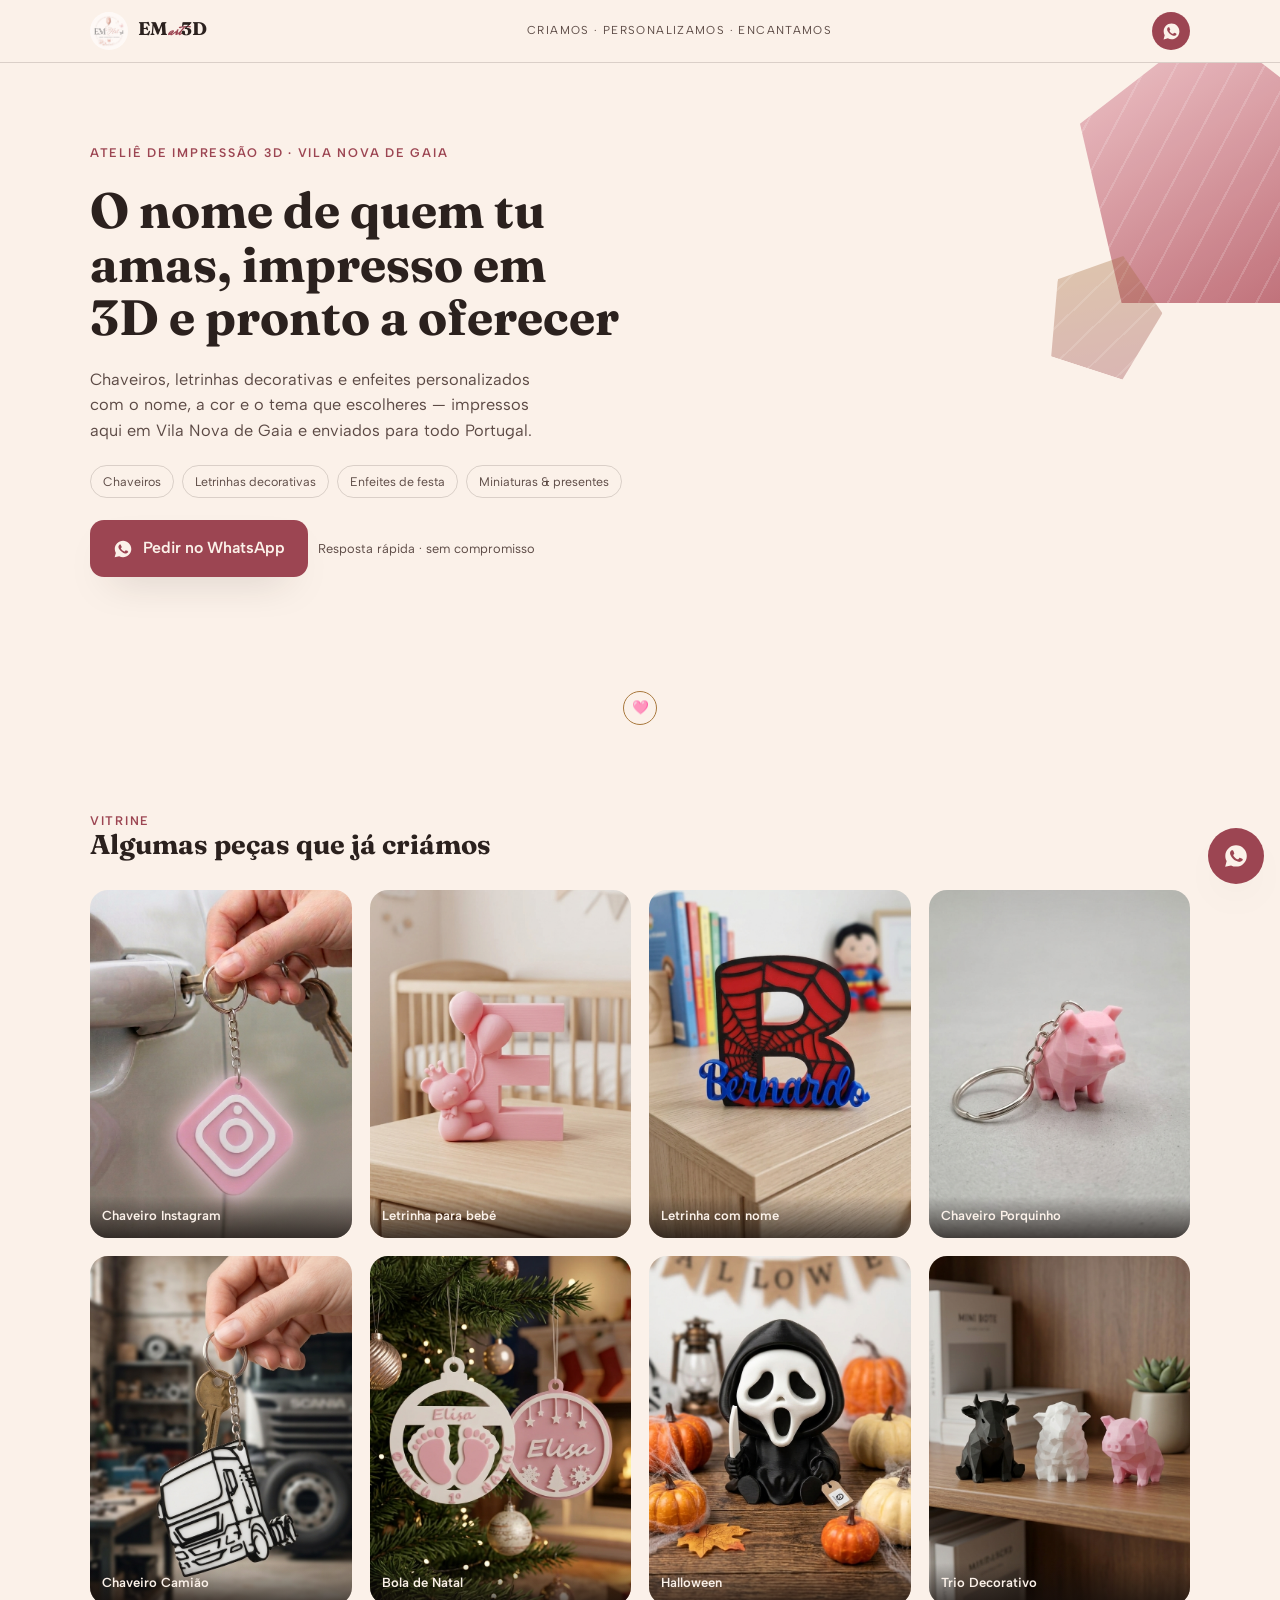
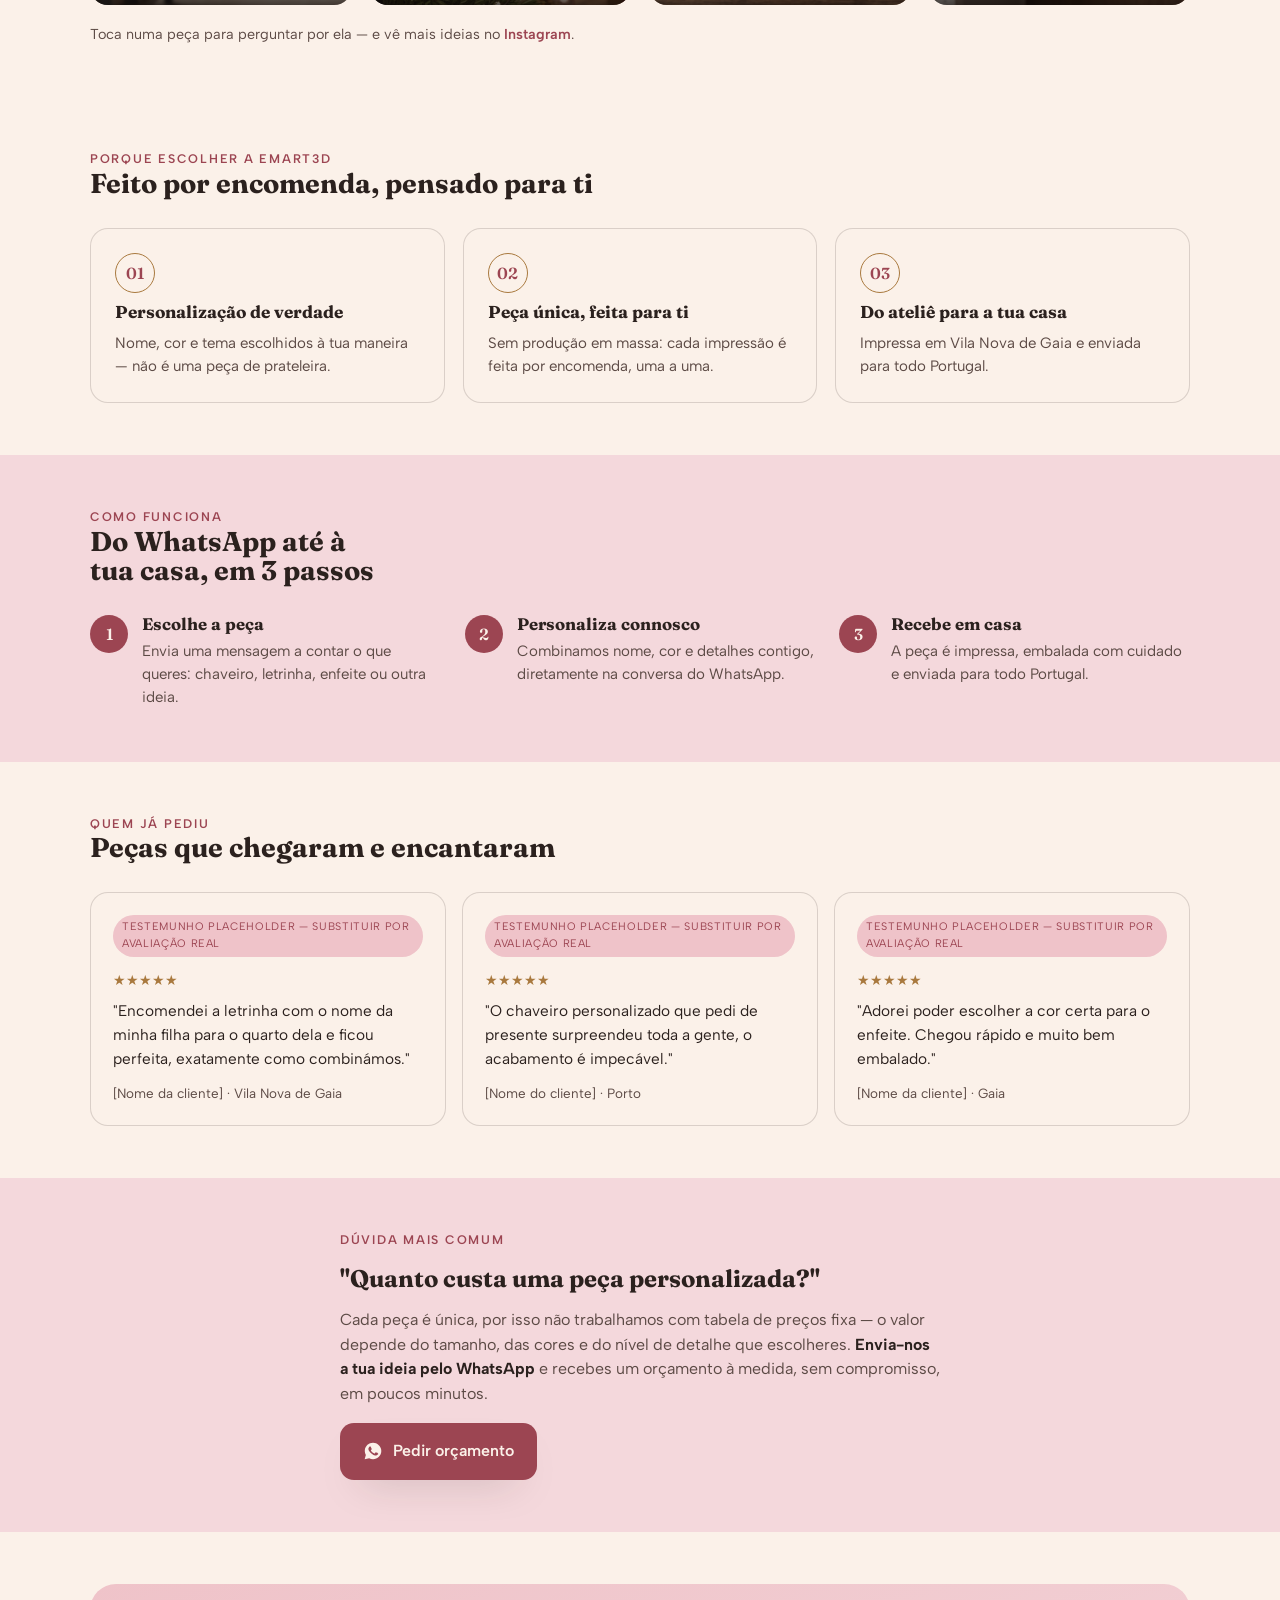
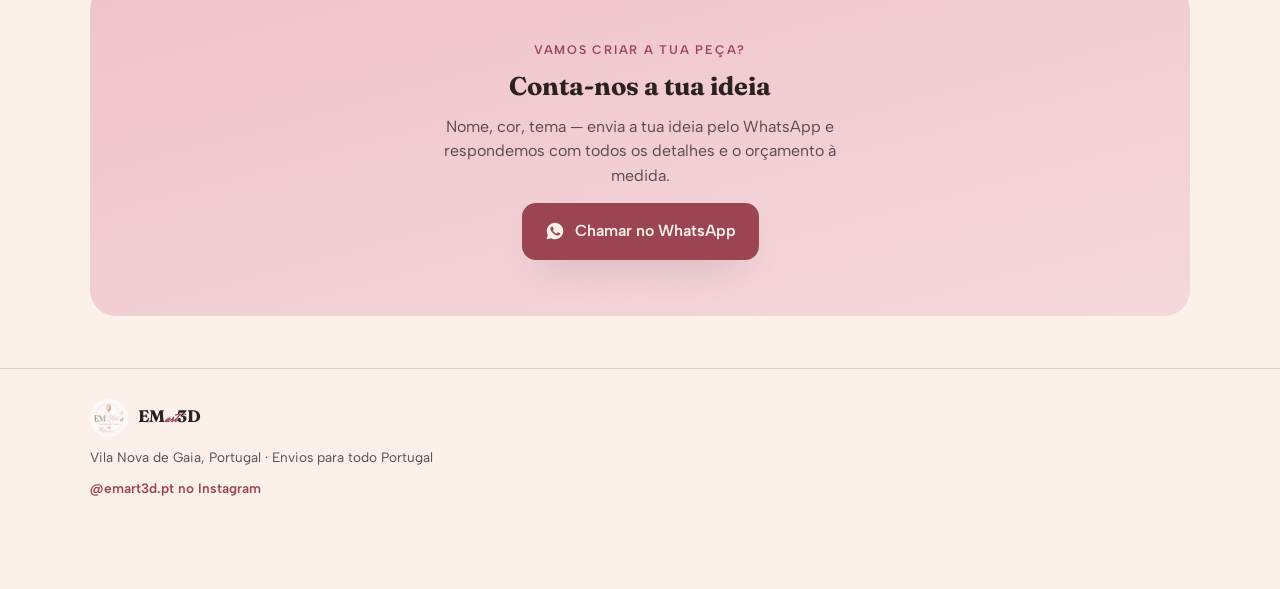
==== index.html @ 8f1f3f24 "Launch Primeiro push de tudo que foi feito até o momento para minha loja 3d" ====
<!DOCTYPE html>
<html lang="pt-PT">
<head>
<meta charset="UTF-8">
<meta name="viewport" content="width=device-width, initial-scale=1, viewport-fit=cover">
<title>EMart3D — Presentes personalizados em 3D</title>
<meta name="description" content="Chaveiros, letrinhas decorativas e enfeites personalizados em impressão 3D, feitos por encomenda em Vila Nova de Gaia e enviados para todo Portugal.">
<link rel="preconnect" href="https://fonts.googleapis.com">
<link rel="preconnect" href="https://fonts.gstatic.com" crossorigin>
<link href="https://fonts.googleapis.com/css2?family=Fraunces:ital,opsz,wght@0,9..144,400;0,9..144,600;0,9..144,700;1,9..144,500&family=Albert+Sans:wght@400;500;600;700&family=Mrs+Saint+Delafield&display=swap" rel="stylesheet">
<link rel="stylesheet" href="css/styles.css">
</head>
<body>

  <div class="topbar">
    <div class="wrap">
      <div class="topbar-brand">
        <img class="logo-mark" src="assets/LOGO.jpeg" alt="Logótipo EMart3D">
        <div class="topbar-name">EM<span class="brand-mark">art</span>3D</div>
      </div>
      <div class="topbar-tag">Criamos · Personalizamos · Encantamos</div>
      <a class="icon-btn" href="https://wa.me/351961944270?text=Ol%C3%A1!%20Vi%20a%20p%C3%A1gina%20da%20EMart3D%20e%20quero%20fazer%20um%20pedido%20personalizado%20%F0%9F%A9%B7" target="_blank" rel="noopener" aria-label="Chamar no WhatsApp">
        <svg viewBox="0 0 24 24" fill="currentColor"><path d="M12.04 2C6.58 2 2.13 6.45 2.13 11.91c0 1.75.46 3.39 1.26 4.81L2 22l5.42-1.34a9.9 9.9 0 0 0 4.62 1.14h.01c5.46 0 9.91-4.45 9.91-9.91C21.96 6.45 17.5 2 12.04 2Zm5.8 14.02c-.24.68-1.4 1.3-1.93 1.36-.5.06-1.02.26-3.4-.71-2.87-1.15-4.7-4.07-4.85-4.26-.14-.19-1.16-1.55-1.16-2.96 0-1.4.74-2.09 1-2.38.26-.29.57-.36.76-.36.19 0 .38 0 .55.01.18.01.42-.07.65.5.24.58.82 2 .89 2.15.07.15.12.32.02.51-.1.19-.15.31-.3.48-.15.17-.31.38-.44.51-.15.15-.3.31-.13.6.17.29.76 1.26 1.63 2.04 1.12 1 2.06 1.31 2.35 1.46.29.15.46.13.63-.08.17-.21.72-.84.92-1.13.19-.29.39-.24.65-.14.27.1 1.68.79 1.97.94.29.14.48.21.55.33.07.12.07.7-.17 1.38Z"/></svg>
      </a>
    </div>
  </div>

  <main>
    <section class="hero">
      <div class="hero-orn facet" aria-hidden="true"></div>
      <div class="hero-orn small facet" aria-hidden="true"></div>
      <div class="wrap">
        <div class="eyebrow">Ateliê de impressão 3D · Vila Nova de Gaia</div>
        <h1>O nome de quem tu amas, impresso em 3D e pronto a oferecer</h1>
        <p class="lede">Chaveiros, letrinhas decorativas e enfeites personalizados com o nome, a cor e o tema que escolheres — impressos aqui em Vila Nova de Gaia e enviados para todo Portugal.</p>
        <div class="hero-tags">
          <span>Chaveiros</span>
          <span>Letrinhas decorativas</span>
          <span>Enfeites de festa</span>
          <span>Miniaturas &amp; presentes</span>
        </div>
        <div class="cta-row">
          <a class="btn btn-primary" href="https://wa.me/351961944270?text=Ol%C3%A1!%20Vi%20a%20p%C3%A1gina%20da%20EMart3D%20e%20quero%20fazer%20um%20pedido%20personalizado%20%F0%9F%A9%B7" target="_blank" rel="noopener">
            <svg viewBox="0 0 24 24" fill="currentColor"><path d="M12.04 2C6.58 2 2.13 6.45 2.13 11.91c0 1.75.46 3.39 1.26 4.81L2 22l5.42-1.34a9.9 9.9 0 0 0 4.62 1.14h.01c5.46 0 9.91-4.45 9.91-9.91C21.96 6.45 17.5 2 12.04 2Zm5.8 14.02c-.24.68-1.4 1.3-1.93 1.36-.5.06-1.02.26-3.4-.71-2.87-1.15-4.7-4.07-4.85-4.26-.14-.19-1.16-1.55-1.16-2.96 0-1.4.74-2.09 1-2.38.26-.29.57-.36.76-.36.19 0 .38 0 .55.01.18.01.42-.07.65.5.24.58.82 2 .89 2.15.07.15.12.32.02.51-.1.19-.15.31-.3.48-.15.17-.31.38-.44.51-.15.15-.3.31-.13.6.17.29.76 1.26 1.63 2.04 1.12 1 2.06 1.31 2.35 1.46.29.15.46.13.63-.08.17-.21.72-.84.92-1.13.19-.29.39-.24.65-.14.27.1 1.68.79 1.97.94.29.14.48.21.55.33.07.12.07.7-.17 1.38Z"/></svg>
            Pedir no WhatsApp
          </a>
          <span class="cta-note">Resposta rápida · sem compromisso</span>
        </div>
      </div>
    </section>

    <div class="ring-divider" aria-hidden="true"><span>🩷</span></div>

    <section class="showcase">
      <div class="wrap">
        <div class="section-head">
          <div class="eyebrow">Vitrine</div>
          <h2>Algumas peças que já criámos</h2>
        </div>
        <div class="showcase-grid">
          <a class="showcase-card" href="https://wa.me/351961944270?text=Ol%C3%A1!%20Vi%20esta%20pe%C3%A7a%20%E2%80%94%20Chaveiro%20Instagram%20%E2%80%94%20na%20vossa%20p%C3%A1gina%20e%20queria%20saber%20mais%20%F0%9F%A9%B7" target="_blank" rel="noopener">
            <img src="assets/Gemini_Generated_Image_njao65njao65njao.jpg" alt="Chaveiro personalizado com o ícone do Instagram" loading="lazy">
            <span class="cap">Chaveiro Instagram</span>
          </a>
          <a class="showcase-card" href="https://wa.me/351961944270?text=Ol%C3%A1!%20Vi%20esta%20pe%C3%A7a%20%E2%80%94%20Letra%20Personalizada%20-%20Beb%C3%A9%20%E2%80%94%20na%20vossa%20p%C3%A1gina%20e%20queria%20saber%20mais%20%F0%9F%A9%B7" target="_blank" rel="noopener">
            <img src="assets/Gemini_Generated_Image_2je2fj2je2fj2je2.jpg" alt="Letra decorativa personalizada com ursinho e balões para quarto de bebé" loading="lazy">
            <span class="cap">Letrinha para bebé</span>
          </a>
          <a class="showcase-card" href="https://wa.me/351961944270?text=Ol%C3%A1!%20Vi%20esta%20pe%C3%A7a%20%E2%80%94%20Letra%20Personalizada%20-%20Homem-Aranha%20%E2%80%94%20na%20vossa%20p%C3%A1gina%20e%20queria%20saber%20mais%20%F0%9F%A9%B7" target="_blank" rel="noopener">
            <img src="assets/Gemini_Generated_Image_ml13aoml13aoml13.jpg" alt="Letra decorativa personalizada tema Homem-Aranha com o nome Bernardo" loading="lazy">
            <span class="cap">Letrinha com nome</span>
          </a>
          <a class="showcase-card" href="https://wa.me/351961944270?text=Ol%C3%A1!%20Vi%20esta%20pe%C3%A7a%20%E2%80%94%20Chaveiro%20Porquinho%20%E2%80%94%20na%20vossa%20p%C3%A1gina%20e%20queria%20saber%20mais%20%F0%9F%A9%B7" target="_blank" rel="noopener">
            <img src="assets/Gemini_Generated_Image_6yzym36yzym36yzy.jpg" alt="Chaveiro personalizado em formato de porquinho" loading="lazy">
            <span class="cap">Chaveiro Porquinho</span>
          </a>
          <a class="showcase-card" href="https://wa.me/351961944270?text=Ol%C3%A1!%20Vi%20esta%20pe%C3%A7a%20%E2%80%94%20Chaveiro%20Cami%C3%A3o%20%E2%80%94%20na%20vossa%20p%C3%A1gina%20e%20queria%20saber%20mais%20%F0%9F%A9%B7" target="_blank" rel="noopener">
            <img src="assets/Gemini_Generated_Image_puu79ypuu79ypuu7.jpg" alt="Chaveiro personalizado em formato de camião" loading="lazy">
            <span class="cap">Chaveiro Camião</span>
          </a>
          <a class="showcase-card" href="https://wa.me/351961944270?text=Ol%C3%A1!%20Vi%20esta%20pe%C3%A7a%20%E2%80%94%20Bola%20de%20Natal%20Personalizada%20%E2%80%94%20na%20vossa%20p%C3%A1gina%20e%20queria%20saber%20mais%20%F0%9F%A9%B7" target="_blank" rel="noopener">
            <img src="assets/Gemini_Generated_Image_83xsku83xsku83xs.jpg" alt="Bolas de Natal personalizadas com o nome Elisa" loading="lazy">
            <span class="cap">Bola de Natal</span>
          </a>
          <a class="showcase-card" href="https://wa.me/351961944270?text=Ol%C3%A1!%20Vi%20esta%20pe%C3%A7a%20%E2%80%94%20Ghostface%20Halloween%20%E2%80%94%20na%20vossa%20p%C3%A1gina%20e%20queria%20saber%20mais%20%F0%9F%A9%B7" target="_blank" rel="noopener">
            <img src="assets/Gemini_Generated_Image_i3u9sdi3u9sdi3u9.jpg" alt="Figura decorativa de Halloween estilo Ghostface" loading="lazy">
            <span class="cap">Halloween</span>
          </a>
          <a class="showcase-card" href="https://wa.me/351961944270?text=Ol%C3%A1!%20Vi%20esta%20pe%C3%A7a%20%E2%80%94%20Trio%20Decorativo%20Vaca%20Ovelha%20e%20Porco%20%E2%80%94%20na%20vossa%20p%C3%A1gina%20e%20queria%20saber%20mais%20%F0%9F%A9%B7" target="_blank" rel="noopener">
            <img src="assets/Gemini_Generated_Image_a4if2wa4if2wa4if.jpg" alt="Trio decorativo de vaca, ovelha e porco em estilo low-poly" loading="lazy">
            <span class="cap">Trio Decorativo</span>
          </a>
        </div>
        <p class="showcase-more">Toca numa peça para perguntar por ela — e vê mais ideias no <a href="https://www.instagram.com/emart3d.pt/" target="_blank" rel="noopener">Instagram</a>.</p>
      </div>
    </section>

    <section class="benefits">
      <div class="wrap">
        <div class="section-head">
          <div class="eyebrow">Porque escolher a EMart3D</div>
          <h2>Feito por encomenda, pensado para ti</h2>
        </div>
        <div class="benefit-grid">
          <div class="benefit-card">
            <div class="badge">01</div>
            <h3>Personalização de verdade</h3>
            <p>Nome, cor e tema escolhidos à tua maneira — não é uma peça de prateleira.</p>
          </div>
          <div class="benefit-card">
            <div class="badge">02</div>
            <h3>Peça única, feita para ti</h3>
            <p>Sem produção em massa: cada impressão é feita por encomenda, uma a uma.</p>
          </div>
          <div class="benefit-card">
            <div class="badge">03</div>
            <h3>Do ateliê para a tua casa</h3>
            <p>Impressa em Vila Nova de Gaia e enviada para todo Portugal.</p>
          </div>
        </div>
      </div>
    </section>

    <section class="how on-blush">
      <div class="wrap">
        <div class="section-head">
          <div class="eyebrow">Como funciona</div>
          <h2>Do WhatsApp até à tua casa, em 3 passos</h2>
        </div>
        <div class="steps">
          <div class="step">
            <div class="num">1</div>
            <h3>Escolhe a peça</h3>
            <p>Envia uma mensagem a contar o que queres: chaveiro, letrinha, enfeite ou outra ideia.</p>
          </div>
          <div class="step">
            <div class="num">2</div>
            <h3>Personaliza connosco</h3>
            <p>Combinamos nome, cor e detalhes contigo, diretamente na conversa do WhatsApp.</p>
          </div>
          <div class="step">
            <div class="num">3</div>
            <h3>Recebe em casa</h3>
            <p>A peça é impressa, embalada com cuidado e enviada para todo Portugal.</p>
          </div>
        </div>
      </div>
    </section>

    <section class="proof">
      <div class="wrap">
        <div class="section-head">
          <div class="eyebrow">Quem já pediu</div>
          <h2>Peças que chegaram e encantaram</h2>
        </div>
        <div class="proof-grid">
          <div class="proof-card">
            <span class="proof-flag">Testemunho placeholder — substituir por avaliação real</span>
            <div class="proof-stars">★★★★★</div>
            <p class="quote">"Encomendei a letrinha com o nome da minha filha para o quarto dela e ficou perfeita, exatamente como combinámos."</p>
            <div class="who">[Nome da cliente] · Vila Nova de Gaia</div>
          </div>
          <div class="proof-card">
            <span class="proof-flag">Testemunho placeholder — substituir por avaliação real</span>
            <div class="proof-stars">★★★★★</div>
            <p class="quote">"O chaveiro personalizado que pedi de presente surpreendeu toda a gente, o acabamento é impecável."</p>
            <div class="who">[Nome do cliente] · Porto</div>
          </div>
          <div class="proof-card">
            <span class="proof-flag">Testemunho placeholder — substituir por avaliação real</span>
            <div class="proof-stars">★★★★★</div>
            <p class="quote">"Adorei poder escolher a cor certa para o enfeite. Chegou rápido e muito bem embalado."</p>
            <div class="who">[Nome da cliente] · Gaia</div>
          </div>
        </div>
      </div>
    </section>

    <section class="objection on-blush">
      <div class="wrap objection">
        <div class="eyebrow">Dúvida mais comum</div>
        <h2 class="q">"Quanto custa uma peça personalizada?"</h2>
        <p class="a">Cada peça é única, por isso não trabalhamos com tabela de preços fixa — o valor depende do tamanho, das cores e do nível de detalhe que escolheres. <strong>Envia-nos a tua ideia pelo WhatsApp</strong> e recebes um orçamento à medida, sem compromisso, em poucos minutos.</p>
        <a class="btn btn-primary" href="https://wa.me/351961944270?text=Ol%C3%A1!%20Vi%20a%20p%C3%A1gina%20da%20EMart3D%20e%20gostava%20de%20pedir%20um%20or%C3%A7amento%20para%20uma%20pe%C3%A7a%20personalizada%20%F0%9F%A9%B7" target="_blank" rel="noopener">
          <svg viewBox="0 0 24 24" fill="currentColor"><path d="M12.04 2C6.58 2 2.13 6.45 2.13 11.91c0 1.75.46 3.39 1.26 4.81L2 22l5.42-1.34a9.9 9.9 0 0 0 4.62 1.14h.01c5.46 0 9.91-4.45 9.91-9.91C21.96 6.45 17.5 2 12.04 2Zm5.8 14.02c-.24.68-1.4 1.3-1.93 1.36-.5.06-1.02.26-3.4-.71-2.87-1.15-4.7-4.07-4.85-4.26-.14-.19-1.16-1.55-1.16-2.96 0-1.4.74-2.09 1-2.38.26-.29.57-.36.76-.36.19 0 .38 0 .55.01.18.01.42-.07.65.5.24.58.82 2 .89 2.15.07.15.12.32.02.51-.1.19-.15.31-.3.48-.15.17-.31.38-.44.51-.15.15-.3.31-.13.6.17.29.76 1.26 1.63 2.04 1.12 1 2.06 1.31 2.35 1.46.29.15.46.13.63-.08.17-.21.72-.84.92-1.13.19-.29.39-.24.65-.14.27.1 1.68.79 1.97.94.29.14.48.21.55.33.07.12.07.7-.17 1.38Z"/></svg>
          Pedir orçamento
        </a>
      </div>
    </section>

    <section class="final">
      <div class="wrap">
        <div class="final-cta">
          <div class="eyebrow">Vamos criar a tua peça?</div>
          <h2>Conta-nos a tua ideia</h2>
          <p>Nome, cor, tema — envia a tua ideia pelo WhatsApp e respondemos com todos os detalhes e o orçamento à medida.</p>
          <a class="btn btn-primary" href="https://wa.me/351961944270?text=Ol%C3%A1!%20Vi%20a%20p%C3%A1gina%20da%20EMart3D%20e%20quero%20fazer%20um%20pedido%20personalizado%20%F0%9F%A9%B7" target="_blank" rel="noopener">
            <svg viewBox="0 0 24 24" fill="currentColor"><path d="M12.04 2C6.58 2 2.13 6.45 2.13 11.91c0 1.75.46 3.39 1.26 4.81L2 22l5.42-1.34a9.9 9.9 0 0 0 4.62 1.14h.01c5.46 0 9.91-4.45 9.91-9.91C21.96 6.45 17.5 2 12.04 2Zm5.8 14.02c-.24.68-1.4 1.3-1.93 1.36-.5.06-1.02.26-3.4-.71-2.87-1.15-4.7-4.07-4.85-4.26-.14-.19-1.16-1.55-1.16-2.96 0-1.4.74-2.09 1-2.38.26-.29.57-.36.76-.36.19 0 .38 0 .55.01.18.01.42-.07.65.5.24.58.82 2 .89 2.15.07.15.12.32.02.51-.1.19-.15.31-.3.48-.15.17-.31.38-.44.51-.15.15-.3.31-.13.6.17.29.76 1.26 1.63 2.04 1.12 1 2.06 1.31 2.35 1.46.29.15.46.13.63-.08.17-.21.72-.84.92-1.13.19-.29.39-.24.65-.14.27.1 1.68.79 1.97.94.29.14.48.21.55.33.07.12.07.7-.17 1.38Z"/></svg>
            Chamar no WhatsApp
          </a>
        </div>
      </div>
    </section>
  </main>

  <footer>
    <div class="wrap">
      <div class="topbar-brand">
        <img class="logo-mark" src="assets/LOGO.jpeg" alt="Logótipo EMart3D">
        <div class="foot-name">EM<span class="brand-mark">art</span>3D</div>
      </div>
      <p>Vila Nova de Gaia, Portugal · Envios para todo Portugal</p>
      <p><a class="ig" href="https://www.instagram.com/emart3d.pt/" target="_blank" rel="noopener">@emart3d.pt no Instagram</a></p>
    </div>
  </footer>

  <a class="floating-cta" href="https://wa.me/351961944270?text=Ol%C3%A1!%20Vi%20a%20p%C3%A1gina%20da%20EMart3D%20e%20quero%20fazer%20um%20pedido%20personalizado%20%F0%9F%A9%B7" target="_blank" rel="noopener" aria-label="Chamar no WhatsApp">
    <svg viewBox="0 0 24 24" fill="currentColor"><path d="M12.04 2C6.58 2 2.13 6.45 2.13 11.91c0 1.75.46 3.39 1.26 4.81L2 22l5.42-1.34a9.9 9.9 0 0 0 4.62 1.14h.01c5.46 0 9.91-4.45 9.91-9.91C21.96 6.45 17.5 2 12.04 2Zm5.8 14.02c-.24.68-1.4 1.3-1.93 1.36-.5.06-1.02.26-3.4-.71-2.87-1.15-4.7-4.07-4.85-4.26-.14-.19-1.16-1.55-1.16-2.96 0-1.4.74-2.09 1-2.38.26-.29.57-.36.76-.36.19 0 .38 0 .55.01.18.01.42-.07.65.5.24.58.82 2 .89 2.15.07.15.12.32.02.51-.1.19-.15.31-.3.48-.15.17-.31.38-.44.51-.15.15-.3.31-.13.6.17.29.76 1.26 1.63 2.04 1.12 1 2.06 1.31 2.35 1.46.29.15.46.13.63-.08.17-.21.72-.84.92-1.13.19-.29.39-.24.65-.14.27.1 1.68.79 1.97.94.29.14.48.21.55.33.07.12.07.7-.17 1.38Z"/></svg>
  </a>

</body>
</html>
---- css/styles.css ----
:root{
  --ink:#2B211E;
  --ink-soft:#5C4A45;
  --paper:#FBF1E9;
  --blush:#F4D8DC;
  --blush-deep:#EFC3C9;
  --rose:#B65D68;
  --rose-deep:#9C4552;
  --gold:#A9793E;
  --on-accent:#FBF1E9;
  --line: rgba(43,33,30,0.16);
  --shadow: 0 18px 40px -22px rgba(43,33,30,0.35);
}
@media (prefers-color-scheme: dark){
  :root:not([data-theme="light"]){
    --ink:#F5E8E2;
    --ink-soft:#D8BEB8;
    --paper:#221A19;
    --blush:#3A2A29;
    --blush-deep:#472F2E;
    --rose:#E0918C;
    --rose-deep:#E7A29E;
    --gold:#C9A468;
    --on-accent:#241917;
    --line: rgba(245,232,226,0.16);
    --shadow: 0 18px 40px -22px rgba(0,0,0,0.6);
  }
}
:root[data-theme="dark"]{
  --ink:#F5E8E2;
  --ink-soft:#D8BEB8;
  --paper:#221A19;
  --blush:#3A2A29;
  --blush-deep:#472F2E;
  --rose:#E0918C;
  --rose-deep:#E7A29E;
  --gold:#C9A468;
  --on-accent:#241917;
  --line: rgba(245,232,226,0.16);
  --shadow: 0 18px 40px -22px rgba(0,0,0,0.6);
}

*{box-sizing:border-box;}
html{-webkit-text-size-adjust:100%;}
body{
  margin:0;
  background:var(--paper);
  color:var(--ink);
  font-family:"Albert Sans", -apple-system, BlinkMacSystemFont, "Segoe UI", sans-serif;
  font-size:16px;
  line-height:1.55;
  -webkit-font-smoothing:antialiased;
}
h1,h2,h3{
  font-family:"Fraunces", Georgia, "Times New Roman", serif;
  font-weight:700;
  line-height:1.08;
  margin:0;
  text-wrap:balance;
  color:var(--ink);
}
p{margin:0;}
a{color:inherit;}
img{max-width:100%;display:block;}
.wrap{max-width:1180px;margin:0 auto;padding-inline:22px;}
@media (min-width:720px){ .wrap{padding-inline:40px;} }

.brand-mark{
  font-family:"Mrs Saint Delafield", cursive;
  color:var(--rose-deep);
}
.eyebrow{
  font-size:0.78rem;
  letter-spacing:0.14em;
  text-transform:uppercase;
  color:var(--rose-deep);
  font-weight:600;
}

/* ring divider — echoes the logo's circular line motif */
.ring-divider{
  display:flex;
  justify-content:center;
  padding:34px 0;
}
.ring-divider span{
  width:34px;height:34px;
  border:1.5px solid var(--gold);
  border-radius:50%;
  display:flex;align-items:center;justify-content:center;
  color:var(--rose-deep);
  font-size:0.85rem;
}

/* faceted gem ornament — low-poly, echoes the studio's own faceted figurines */
.facet{
  position:absolute;
  clip-path: polygon(50% 0%, 100% 36%, 84% 100%, 16% 100%, 0% 36%);
}
.facet::after{
  content:"";
  position:absolute; inset:0;
  background: repeating-linear-gradient(
    118deg,
    rgba(255,255,255,0.16) 0px,
    rgba(255,255,255,0.16) 2px,
    transparent 2px,
    transparent 26px
  );
}

/* ---------- topbar ---------- */
.topbar{
  position:sticky; top:0; z-index:20;
  background:color-mix(in srgb, var(--paper) 92%, transparent);
  backdrop-filter:blur(6px);
  border-bottom:1px solid var(--line);
}
.topbar .wrap{
  display:flex; align-items:center; justify-content:space-between;
  padding-block:12px;
}
.topbar-brand{
  display:flex;
  align-items:center;
  gap:10px;
}
.logo-mark{
  width:38px;height:38px;
  border-radius:50%;
  object-fit:cover;
  flex:none;
}
.topbar-name{
  font-family:"Fraunces", serif;
  font-weight:700;
  font-size:1.15rem;
  letter-spacing:0.01em;
}
.topbar-tag{
  display:none;
}
@media (min-width:560px){
  .topbar-tag{
    display:block;
    font-size:0.72rem;
    letter-spacing:0.12em;
    text-transform:uppercase;
    color:var(--ink-soft);
  }
}
.icon-btn{
  width:38px;height:38px;border-radius:50%;
  background:var(--rose-deep);
  color:var(--on-accent);
  display:flex;align-items:center;justify-content:center;
  text-decoration:none;
  flex:none;
}
.icon-btn svg{width:19px;height:19px;}

/* ---------- hero ---------- */
.hero{
  position:relative;
  overflow:hidden;
  padding-top:56px;
  padding-bottom:56px;
}
.hero .wrap{
  position:relative;
  z-index:2;
  display:flex;
  flex-direction:column;
  gap:22px;
}
.hero-orn{
  position:absolute;
  top:-50px; right:-46px;
  width:130px;height:140px;
  background:linear-gradient(150deg, var(--blush-deep), var(--rose));
  opacity:0.5;
  z-index:1;
}
.hero-orn.small{
  display:none;
}
@media (min-width:720px){
  .hero-orn{
    top:-40px; right:-60px;
    width:260px;height:280px;
    opacity:0.9;
  }
  .hero-orn.small{
    display:block;
    top:190px; right:120px;
    width:110px;height:118px;
    background:linear-gradient(150deg, var(--gold), var(--rose-deep));
    opacity:0.35;
    transform:rotate(18deg);
  }
}
.hero h1{
  font-size:2.15rem;
  max-width:15ch;
}
.hero .lede{
  font-size:1.02rem;
  color:var(--ink-soft);
  max-width:46ch;
}
.hero-tags{
  display:flex; flex-wrap:wrap; gap:8px;
}
.hero-tags span{
  font-size:0.78rem;
  padding:6px 12px;
  border:1px solid var(--line);
  border-radius:999px;
  color:var(--ink-soft);
}
.cta-row{
  display:flex; flex-direction:column; gap:10px;
}
.btn{
  display:inline-flex;
  align-items:center;
  justify-content:center;
  gap:10px;
  padding:15px 22px;
  border-radius:14px;
  font-weight:600;
  font-size:1rem;
  text-decoration:none;
  border:1px solid transparent;
}
.btn-primary{
  background:var(--rose-deep);
  color:var(--on-accent);
  box-shadow:var(--shadow);
}
.btn-primary svg{width:20px;height:20px;flex:none;}
.cta-note{
  font-size:0.8rem;
  color:var(--ink-soft);
}
@media (min-width:720px){
  .hero{padding-top:80px;padding-bottom:80px;}
  .hero h1{font-size:3.1rem;max-width:17ch;}
  .cta-row{flex-direction:row;align-items:center;}
}

/* ---------- showcase ---------- */
.showcase-grid{
  display:grid;
  gap:14px;
  grid-template-columns:repeat(2,1fr);
}
@media (min-width:720px){ .showcase-grid{grid-template-columns:repeat(4,1fr);gap:18px;} }
.showcase-card{
  position:relative;
  display:block;
  border-radius:18px;
  overflow:hidden;
  text-decoration:none;
  background:var(--blush);
  aspect-ratio:3/4;
}
.showcase-card img{
  width:100%;height:100%;
  object-fit:cover;
}
.showcase-card .cap{
  position:absolute; left:0; right:0; bottom:0;
  padding:10px 12px 12px;
  background:linear-gradient(0deg, rgba(20,14,12,0.72), rgba(20,14,12,0));
  color:#FBF1E9;
  font-size:0.82rem;
  font-weight:600;
}
.showcase-more{
  margin-top:18px;
  font-size:0.9rem;
  color:var(--ink-soft);
}
.showcase-more a{color:var(--rose-deep);font-weight:600;text-decoration:none;}

/* ---------- section shell ---------- */
section{padding-block:52px;}
.section-head{
  max-width:52ch;
  margin-bottom:30px;
}
.section-head h2{font-size:1.7rem;}
.on-blush{background:var(--blush);}

/* ---------- benefits ---------- */
.benefit-grid{
  display:grid;
  gap:18px;
  grid-template-columns:1fr;
}
@media (min-width:720px){ .benefit-grid{grid-template-columns:repeat(3,1fr);} }
.benefit-card{
  background:var(--paper);
  border:1px solid var(--line);
  border-radius:18px;
  padding:24px;
  display:flex; flex-direction:column; gap:10px;
}
.benefit-card .badge{
  width:40px;height:40px;
  border:1.5px solid var(--gold);
  border-radius:50%;
  display:flex;align-items:center;justify-content:center;
  color:var(--rose-deep);
  font-family:"Fraunces",serif;
  font-weight:600;
}
.benefit-card h3{font-size:1.08rem;}
.benefit-card p{color:var(--ink-soft);font-size:0.94rem;}

/* ---------- how it works ---------- */
.steps{
  display:grid;
  gap:24px;
  grid-template-columns:1fr;
}
@media (min-width:720px){ .steps{grid-template-columns:repeat(3,1fr);} }
.step{
  position:relative;
  padding-left:52px;
}
.step .num{
  position:absolute; left:0; top:0;
  width:38px;height:38px;
  border-radius:50%;
  background:var(--rose-deep);
  color:var(--on-accent);
  font-family:"Fraunces",serif;
  font-weight:600;
  display:flex;align-items:center;justify-content:center;
}
.step h3{font-size:1.05rem;margin-bottom:6px;}
.step p{color:var(--ink-soft);font-size:0.94rem;}

/* ---------- social proof ---------- */
.proof-grid{
  display:grid;
  gap:16px;
  grid-template-columns:1fr;
}
@media (min-width:720px){ .proof-grid{grid-template-columns:repeat(3,1fr);} }
.proof-card{
  background:var(--paper);
  border-radius:18px;
  padding:22px;
  border:1px solid var(--line);
}
.proof-flag{
  display:inline-block;
  font-size:0.68rem;
  letter-spacing:0.06em;
  text-transform:uppercase;
  color:var(--rose-deep);
  background:var(--blush-deep);
  padding:4px 9px;
  border-radius:999px;
  margin-bottom:12px;
}
.proof-stars{color:var(--gold);font-size:0.9rem;margin-bottom:8px;}
.proof-card p.quote{font-size:0.96rem;margin-bottom:12px;}
.proof-card .who{font-size:0.84rem;color:var(--ink-soft);}

/* ---------- objection ---------- */
.objection{
  display:flex;
  flex-direction:column;
  gap:16px;
  align-items:flex-start;
}
.objection .q{
  font-size:1.5rem;
}
.objection .a{
  color:var(--ink-soft);
  max-width:60ch;
  font-size:1rem;
}
.objection .a strong{color:var(--ink);}

/* ---------- final cta ---------- */
.final-cta{
  background:linear-gradient(165deg, var(--blush-deep), var(--blush));
  border-radius:26px;
  padding:38px 24px;
  text-align:center;
  display:flex;
  flex-direction:column;
  align-items:center;
  gap:14px;
}
.final-cta h2{font-size:1.6rem;max-width:16ch;}
.final-cta p{color:var(--ink-soft);max-width:42ch;}
@media (min-width:720px){ .final-cta{padding:56px 40px;} }

/* ---------- footer ---------- */
footer{
  border-top:1px solid var(--line);
  padding-block:30px 90px;
}
footer .wrap{
  display:flex; flex-direction:column; gap:10px;
}
footer .foot-name{font-family:"Fraunces",serif;font-weight:700;font-size:1.05rem;}
footer p{font-size:0.85rem;color:var(--ink-soft);}
footer a.ig{color:var(--rose-deep);text-decoration:none;font-weight:600;}

/* ---------- floating whatsapp ---------- */
.floating-cta{
  position:fixed;
  right:16px;
  bottom:16px;
  z-index:30;
  width:56px;height:56px;
  border-radius:50%;
  background:var(--rose-deep);
  color:var(--on-accent);
  display:flex;align-items:center;justify-content:center;
  text-decoration:none;
  box-shadow:var(--shadow);
}
.floating-cta svg{width:26px;height:26px;}

@media (prefers-reduced-motion:no-preference){
  .btn-primary, .icon-btn, .floating-cta{transition:transform .15s ease;}
  .btn-primary:hover, .icon-btn:hover, .floating-cta:hover{transform:translateY(-2px);}
}

/* ---------- 404 ---------- */
.notfound .wrap{
  align-items:center;
  text-align:center;
  min-height:calc(100vh - 260px);
  justify-content:center;
}
.notfound-code{
  font-family:"Fraunces", serif;
  font-weight:700;
  font-size:4.5rem;
  color:var(--rose-deep);
  line-height:1;
}
.notfound h1{
  font-size:1.8rem;
  max-width:18ch;
}
.notfound .lede{
  max-width:42ch;
}
.notfound .cta-row{
  align-items:center;
}
.notfound-back{
  font-size:0.9rem;
  color:var(--ink-soft);
  text-decoration:none;
  font-weight:600;
}
.notfound-back:hover{color:var(--rose-deep);}
@media (min-width:720px){
  .notfound-code{font-size:6.5rem;}
}
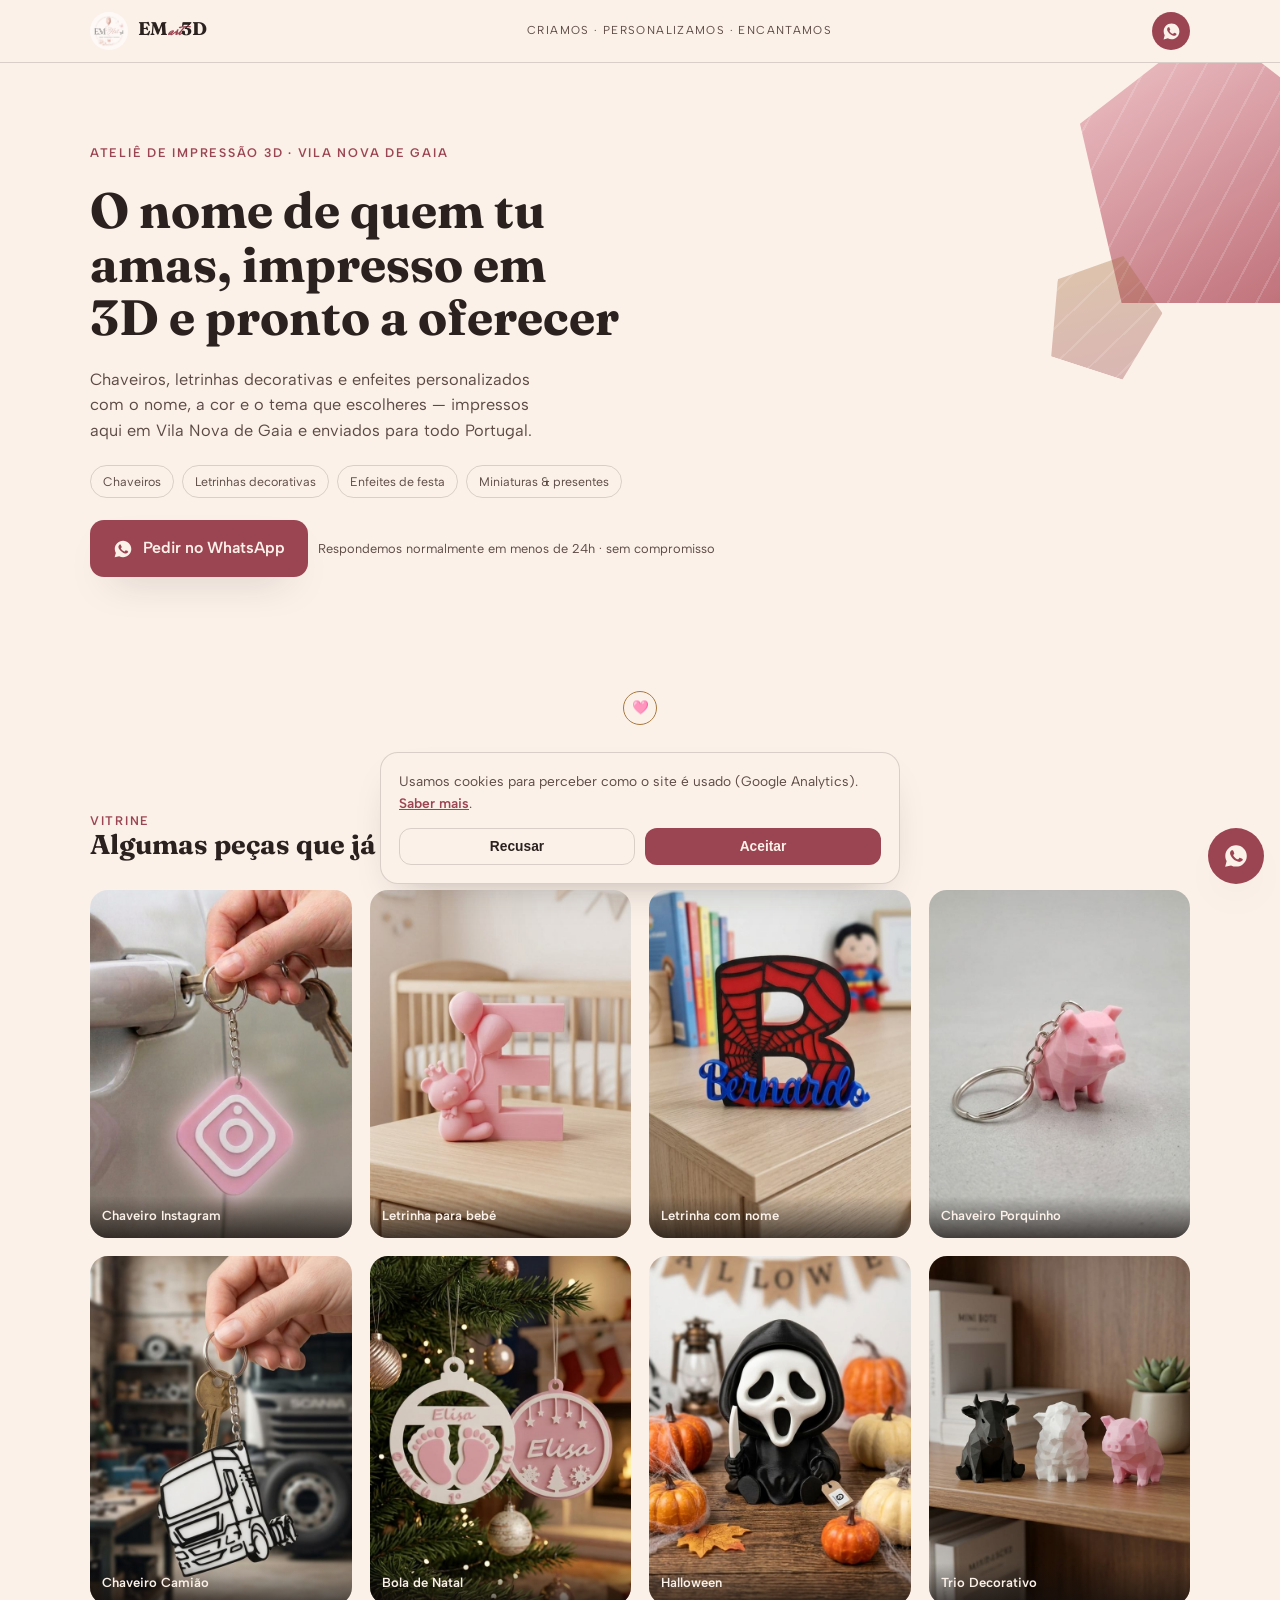
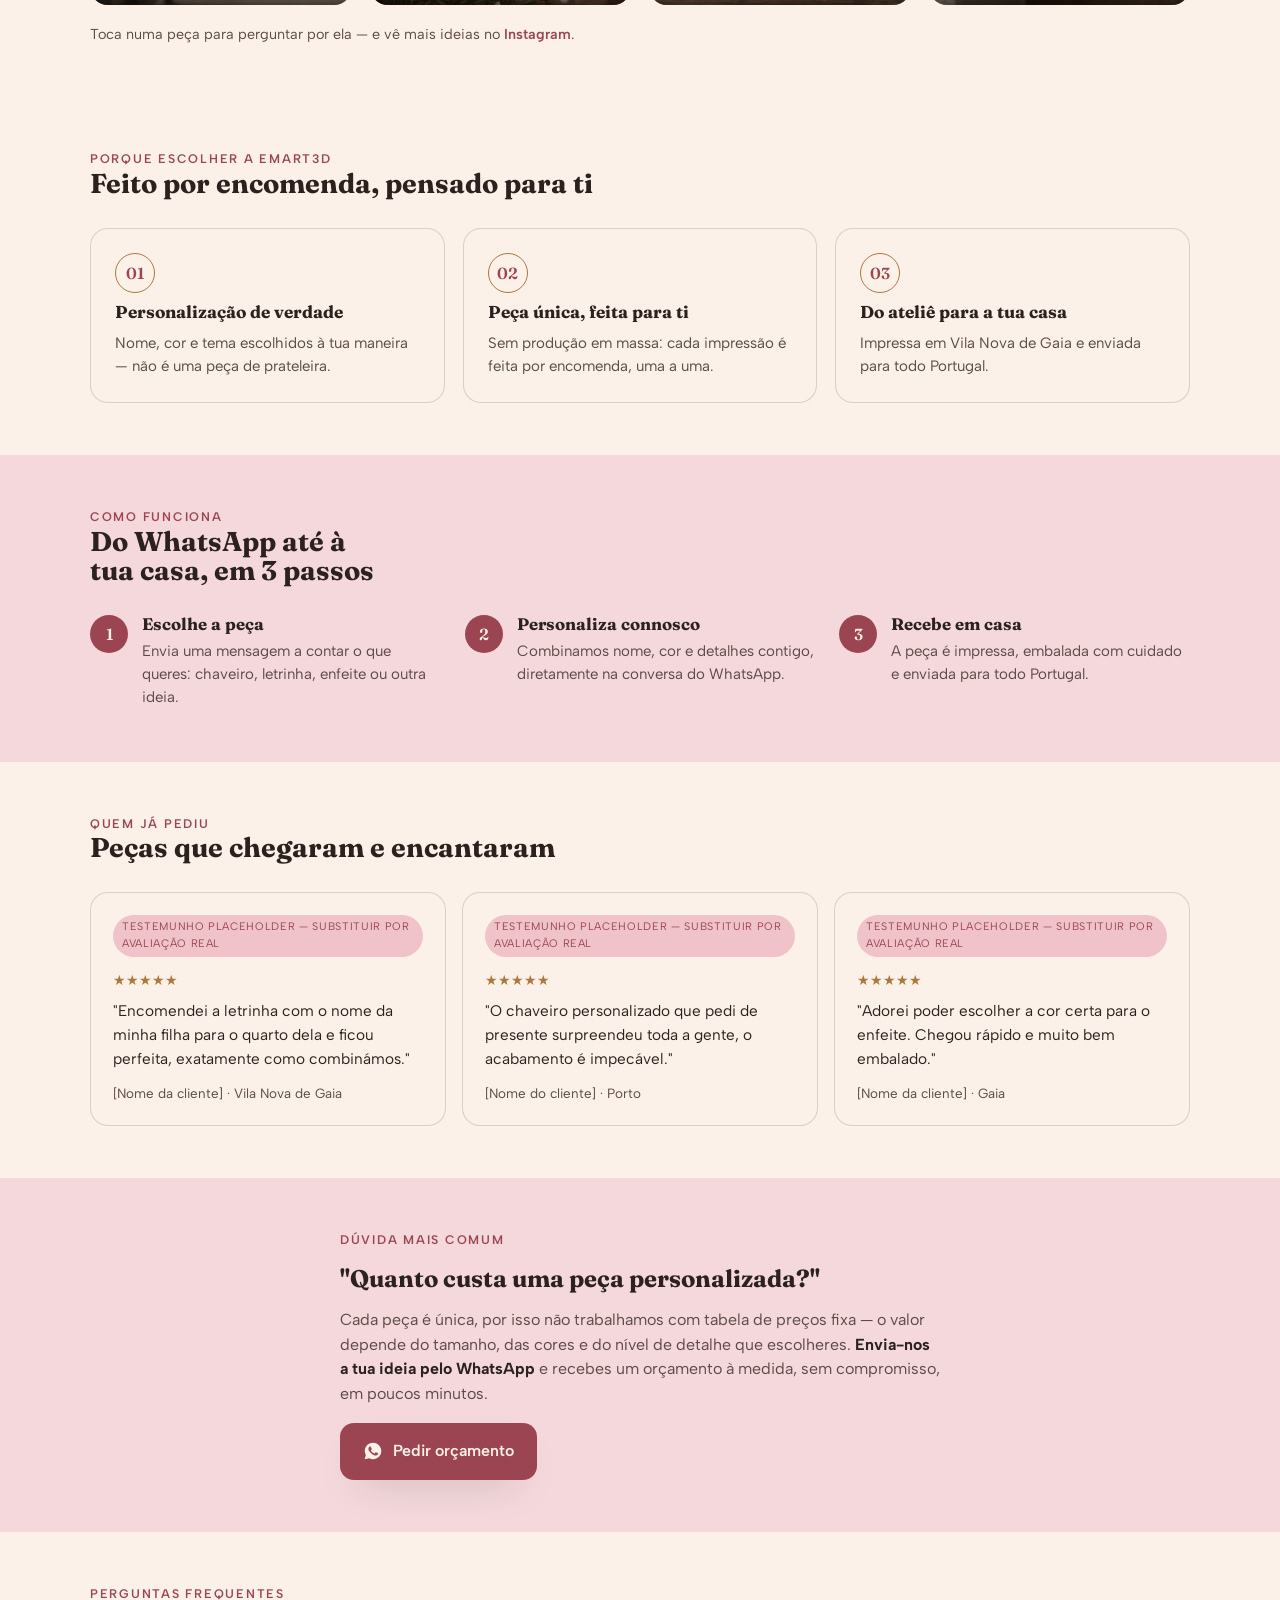
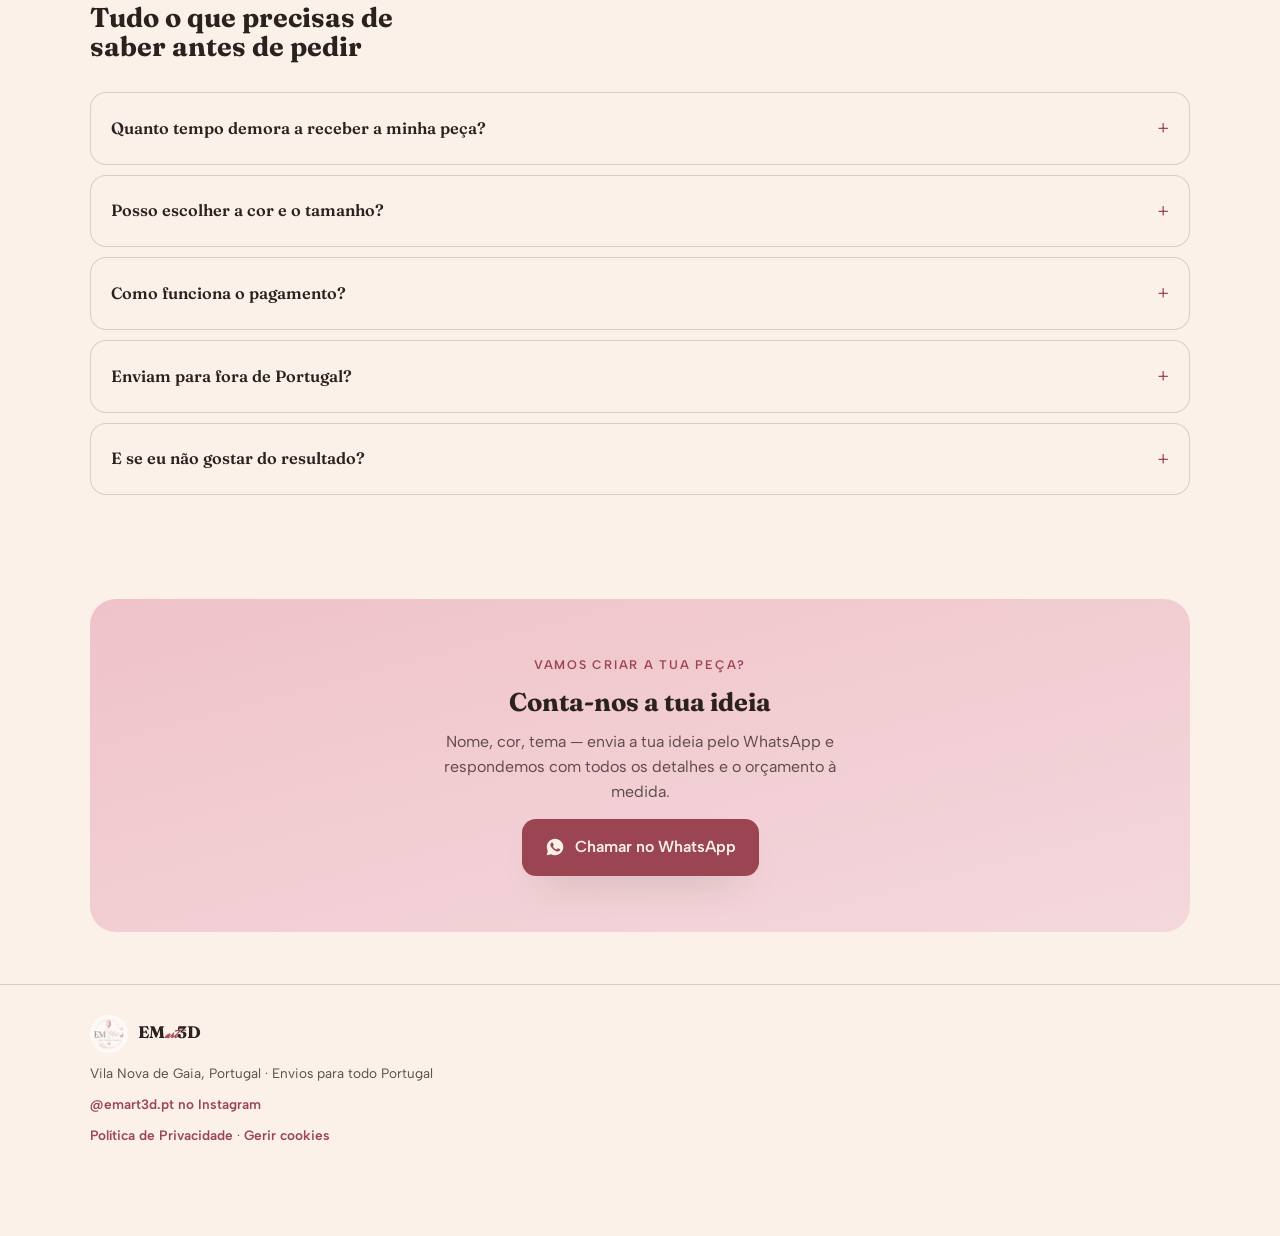
==== commit 9f1afb96: "Commit Alteração com pagina de privacidade." ====
--- a/index.html
+++ b/index.html
@@ -5,10 +5,98 @@
 <meta name="viewport" content="width=device-width, initial-scale=1, viewport-fit=cover">
 <title>EMart3D — Presentes personalizados em 3D</title>
 <meta name="description" content="Chaveiros, letrinhas decorativas e enfeites personalizados em impressão 3D, feitos por encomenda em Vila Nova de Gaia e enviados para todo Portugal.">
+<link rel="canonical" href="https://emart3d.com/">
+
+<meta property="og:type" content="website">
+<meta property="og:site_name" content="EMart3D">
+<meta property="og:url" content="https://emart3d.com/">
+<meta property="og:title" content="EMart3D — Presentes personalizados em 3D">
+<meta property="og:description" content="Chaveiros, letrinhas decorativas e enfeites personalizados em impressão 3D, feitos por encomenda em Vila Nova de Gaia e enviados para todo Portugal.">
+<meta property="og:image" content="https://emart3d.com/assets/og-image.jpg">
+<meta property="og:image:width" content="1200">
+<meta property="og:image:height" content="630">
+<meta property="og:locale" content="pt_PT">
+<meta name="twitter:card" content="summary_large_image">
+<meta name="twitter:title" content="EMart3D — Presentes personalizados em 3D">
+<meta name="twitter:description" content="Chaveiros, letrinhas decorativas e enfeites personalizados em impressão 3D, feitos por encomenda e enviados para todo Portugal.">
+<meta name="twitter:image" content="https://emart3d.com/assets/og-image.jpg">
+
 <link rel="preconnect" href="https://fonts.googleapis.com">
 <link rel="preconnect" href="https://fonts.gstatic.com" crossorigin>
 <link href="https://fonts.googleapis.com/css2?family=Fraunces:ital,opsz,wght@0,9..144,400;0,9..144,600;0,9..144,700;1,9..144,500&family=Albert+Sans:wght@400;500;600;700&family=Mrs+Saint+Delafield&display=swap" rel="stylesheet">
 <link rel="stylesheet" href="css/styles.css">
+
+<script type="application/ld+json">
+{
+  "@context": "https://schema.org",
+  "@type": "LocalBusiness",
+  "name": "EMart3D",
+  "image": "https://emart3d.com/assets/og-image.jpg",
+  "logo": "https://emart3d.com/assets/LOGO.jpeg",
+  "url": "https://emart3d.com/",
+  "telephone": "+351961944270",
+  "priceRange": "€€",
+  "address": {
+    "@type": "PostalAddress",
+    "addressLocality": "Vila Nova de Gaia",
+    "addressRegion": "Porto",
+    "addressCountry": "PT"
+  },
+  "areaServed": "PT",
+  "sameAs": [
+    "https://www.instagram.com/emart3d.pt/"
+  ],
+  "description": "Ateliê de impressão 3D em Vila Nova de Gaia. Chaveiros, letrinhas decorativas e enfeites personalizados, feitos por encomenda e enviados para todo Portugal."
+}
+</script>
+<script type="application/ld+json">
+{
+  "@context": "https://schema.org",
+  "@type": "FAQPage",
+  "mainEntity": [
+    {
+      "@type": "Question",
+      "name": "Quanto tempo demora a receber a minha peça?",
+      "acceptedAnswer": {
+        "@type": "Answer",
+        "text": "Normalmente entre 3 a 7 dias úteis desde a confirmação do pedido até à peça estar pronta, mais o tempo de envio dos CTT. Confirmamos sempre um prazo exato antes de avançar."
+      }
+    },
+    {
+      "@type": "Question",
+      "name": "Posso escolher a cor e o tamanho?",
+      "acceptedAnswer": {
+        "@type": "Answer",
+        "text": "Sim. Todas as peças são personalizáveis em cor, e muitas também em tamanho, conforme o combinado no WhatsApp."
+      }
+    },
+    {
+      "@type": "Question",
+      "name": "Como funciona o pagamento?",
+      "acceptedAnswer": {
+        "@type": "Answer",
+        "text": "O valor e a forma de pagamento são combinados diretamente na conversa do WhatsApp, depois de confirmados os detalhes da peça."
+      }
+    },
+    {
+      "@type": "Question",
+      "name": "Enviam para fora de Portugal?",
+      "acceptedAnswer": {
+        "@type": "Answer",
+        "text": "Por agora os envios são feitos dentro de Portugal."
+      }
+    },
+    {
+      "@type": "Question",
+      "name": "E se eu não gostar do resultado?",
+      "acceptedAnswer": {
+        "@type": "Answer",
+        "text": "Antes de imprimir, todos os detalhes (nome, cor, tamanho) são confirmados com o cliente para garantir que a peça sai exatamente como combinado."
+      }
+    }
+  ]
+}
+</script>
 </head>
 <body>
 
@@ -44,7 +132,7 @@
             <svg viewBox="0 0 24 24" fill="currentColor"><path d="M12.04 2C6.58 2 2.13 6.45 2.13 11.91c0 1.75.46 3.39 1.26 4.81L2 22l5.42-1.34a9.9 9.9 0 0 0 4.62 1.14h.01c5.46 0 9.91-4.45 9.91-9.91C21.96 6.45 17.5 2 12.04 2Zm5.8 14.02c-.24.68-1.4 1.3-1.93 1.36-.5.06-1.02.26-3.4-.71-2.87-1.15-4.7-4.07-4.85-4.26-.14-.19-1.16-1.55-1.16-2.96 0-1.4.74-2.09 1-2.38.26-.29.57-.36.76-.36.19 0 .38 0 .55.01.18.01.42-.07.65.5.24.58.82 2 .89 2.15.07.15.12.32.02.51-.1.19-.15.31-.3.48-.15.17-.31.38-.44.51-.15.15-.3.31-.13.6.17.29.76 1.26 1.63 2.04 1.12 1 2.06 1.31 2.35 1.46.29.15.46.13.63-.08.17-.21.72-.84.92-1.13.19-.29.39-.24.65-.14.27.1 1.68.79 1.97.94.29.14.48.21.55.33.07.12.07.7-.17 1.38Z"/></svg>
             Pedir no WhatsApp
           </a>
-          <span class="cta-note">Resposta rápida · sem compromisso</span>
+          <span class="cta-note">Respondemos normalmente em menos de 24h · sem compromisso</span>
         </div>
       </div>
     </section>
@@ -188,6 +276,37 @@
       </div>
     </section>
 
+    <section class="faq">
+      <div class="wrap">
+        <div class="section-head">
+          <div class="eyebrow">Perguntas frequentes</div>
+          <h2>Tudo o que precisas de saber antes de pedir</h2>
+        </div>
+        <div class="faq-list">
+          <details class="faq-item">
+            <summary>Quanto tempo demora a receber a minha peça?</summary>
+            <p>Normalmente entre 3 a 7 dias úteis desde a confirmação do pedido até à peça estar pronta, mais o tempo de envio dos CTT. Confirmamos sempre um prazo exato contigo antes de avançar.</p>
+          </details>
+          <details class="faq-item">
+            <summary>Posso escolher a cor e o tamanho?</summary>
+            <p>Sim! Todas as peças são personalizáveis em cor, e muitas também em tamanho — dizes o que tens em mente e confirmamos contigo o que é possível fazer.</p>
+          </details>
+          <details class="faq-item">
+            <summary>Como funciona o pagamento?</summary>
+            <p>Combinamos o valor e a forma de pagamento diretamente na conversa do WhatsApp, depois de confirmares os detalhes da tua peça.</p>
+          </details>
+          <details class="faq-item">
+            <summary>Enviam para fora de Portugal?</summary>
+            <p>Por agora enviamos só dentro de Portugal. Se estiveres fora do país, fala connosco na mesma — podemos tentar encontrar uma solução.</p>
+          </details>
+          <details class="faq-item">
+            <summary>E se eu não gostar do resultado?</summary>
+            <p>Antes de imprimir, confirmamos contigo todos os detalhes — nome, cor, tamanho — para garantir que a peça sai exatamente como combinado. Qualquer dúvida, fala connosco antes de avançarmos com a impressão.</p>
+          </details>
+        </div>
+      </div>
+    </section>
+
     <section class="final">
       <div class="wrap">
         <div class="final-cta">
@@ -211,6 +330,7 @@
       </div>
       <p>Vila Nova de Gaia, Portugal · Envios para todo Portugal</p>
       <p><a class="ig" href="https://www.instagram.com/emart3d.pt/" target="_blank" rel="noopener">@emart3d.pt no Instagram</a></p>
+      <p><a class="ig" href="privacidade.html">Política de Privacidade</a> · <button class="cookie-manage" type="button" data-cookie-manage>Gerir cookies</button></p>
     </div>
   </footer>
 
@@ -218,5 +338,6 @@
     <svg viewBox="0 0 24 24" fill="currentColor"><path d="M12.04 2C6.58 2 2.13 6.45 2.13 11.91c0 1.75.46 3.39 1.26 4.81L2 22l5.42-1.34a9.9 9.9 0 0 0 4.62 1.14h.01c5.46 0 9.91-4.45 9.91-9.91C21.96 6.45 17.5 2 12.04 2Zm5.8 14.02c-.24.68-1.4 1.3-1.93 1.36-.5.06-1.02.26-3.4-.71-2.87-1.15-4.7-4.07-4.85-4.26-.14-.19-1.16-1.55-1.16-2.96 0-1.4.74-2.09 1-2.38.26-.29.57-.36.76-.36.19 0 .38 0 .55.01.18.01.42-.07.65.5.24.58.82 2 .89 2.15.07.15.12.32.02.51-.1.19-.15.31-.3.48-.15.17-.31.38-.44.51-.15.15-.3.31-.13.6.17.29.76 1.26 1.63 2.04 1.12 1 2.06 1.31 2.35 1.46.29.15.46.13.63-.08.17-.21.72-.84.92-1.13.19-.29.39-.24.65-.14.27.1 1.68.79 1.97.94.29.14.48.21.55.33.07.12.07.7-.17 1.38Z"/></svg>
   </a>
 
+  <script src="js/consent.js"></script>
 </body>
 </html>
--- a/css/styles.css
+++ b/css/styles.css
@@ -371,6 +371,44 @@
 .proof-card p.quote{font-size:0.96rem;margin-bottom:12px;}
 .proof-card .who{font-size:0.84rem;color:var(--ink-soft);}
 
+/* ---------- faq ---------- */
+.faq-list{
+  display:flex;
+  flex-direction:column;
+  gap:10px;
+}
+.faq-item{
+  background:var(--paper);
+  border:1px solid var(--line);
+  border-radius:16px;
+  padding:18px 20px;
+}
+.faq-item summary{
+  font-family:"Fraunces",serif;
+  font-weight:600;
+  font-size:1.02rem;
+  cursor:pointer;
+  list-style:none;
+  display:flex;
+  align-items:center;
+  justify-content:space-between;
+  gap:12px;
+}
+.faq-item summary::-webkit-details-marker{display:none;}
+.faq-item summary::after{
+  content:"+";
+  font-family:"Fraunces",serif;
+  font-size:1.4rem;
+  color:var(--rose-deep);
+  flex:none;
+}
+.faq-item[open] summary::after{content:"–";}
+.faq-item p{
+  color:var(--ink-soft);
+  font-size:0.94rem;
+  margin-top:12px;
+}
+
 /* ---------- objection ---------- */
 .objection{
   display:flex;
@@ -436,6 +474,86 @@
   .btn-primary:hover, .icon-btn:hover, .floating-cta:hover{transform:translateY(-2px);}
 }
 
+/* ---------- legal pages ---------- */
+.legal{padding-block:48px 64px;}
+.legal-content{max-width:70ch;}
+.legal-content h1{font-size:1.9rem;margin-bottom:6px;}
+.legal-updated{color:var(--ink-soft);font-size:0.85rem;margin-bottom:28px;}
+.legal-content h2{
+  font-size:1.15rem;
+  margin-top:32px;
+  margin-bottom:10px;
+}
+.legal-content p{
+  color:var(--ink-soft);
+  font-size:0.96rem;
+  margin-bottom:12px;
+}
+.legal-content ul{
+  color:var(--ink-soft);
+  font-size:0.96rem;
+  margin:0 0 12px;
+  padding-left:20px;
+  display:flex;
+  flex-direction:column;
+  gap:6px;
+}
+.legal-content strong{color:var(--ink);}
+.legal-link{color:var(--rose-deep);font-weight:600;text-decoration:none;}
+
+/* ---------- cookie banner ---------- */
+.cookie-banner{
+  position:fixed;
+  left:16px; right:16px; bottom:16px;
+  z-index:40;
+  background:var(--paper);
+  border:1px solid var(--line);
+  border-radius:18px;
+  box-shadow:var(--shadow);
+  padding:18px;
+  display:flex;
+  flex-direction:column;
+  gap:14px;
+  max-width:520px;
+  margin-inline:auto;
+}
+.cookie-banner p{
+  font-size:0.86rem;
+  color:var(--ink-soft);
+}
+.cookie-banner a{color:var(--rose-deep);font-weight:600;}
+.cookie-actions{
+  display:flex;
+  gap:10px;
+}
+.btn-cookie{
+  flex:1;
+  padding:10px 14px;
+  border-radius:12px;
+  font-weight:600;
+  font-size:0.86rem;
+  border:1px solid var(--line);
+  background:transparent;
+  color:var(--ink);
+  cursor:pointer;
+}
+.btn-cookie-accept{
+  background:var(--rose-deep);
+  color:var(--on-accent);
+  border-color:transparent;
+}
+.cookie-manage{
+  background:none;
+  border:none;
+  padding:0;
+  color:var(--rose-deep);
+  font-weight:600;
+  font-size:inherit;
+  font-family:inherit;
+  cursor:pointer;
+  text-decoration:none;
+}
+
 /* ---------- 404 ---------- */
 .notfound .wrap{
   align-items:center;
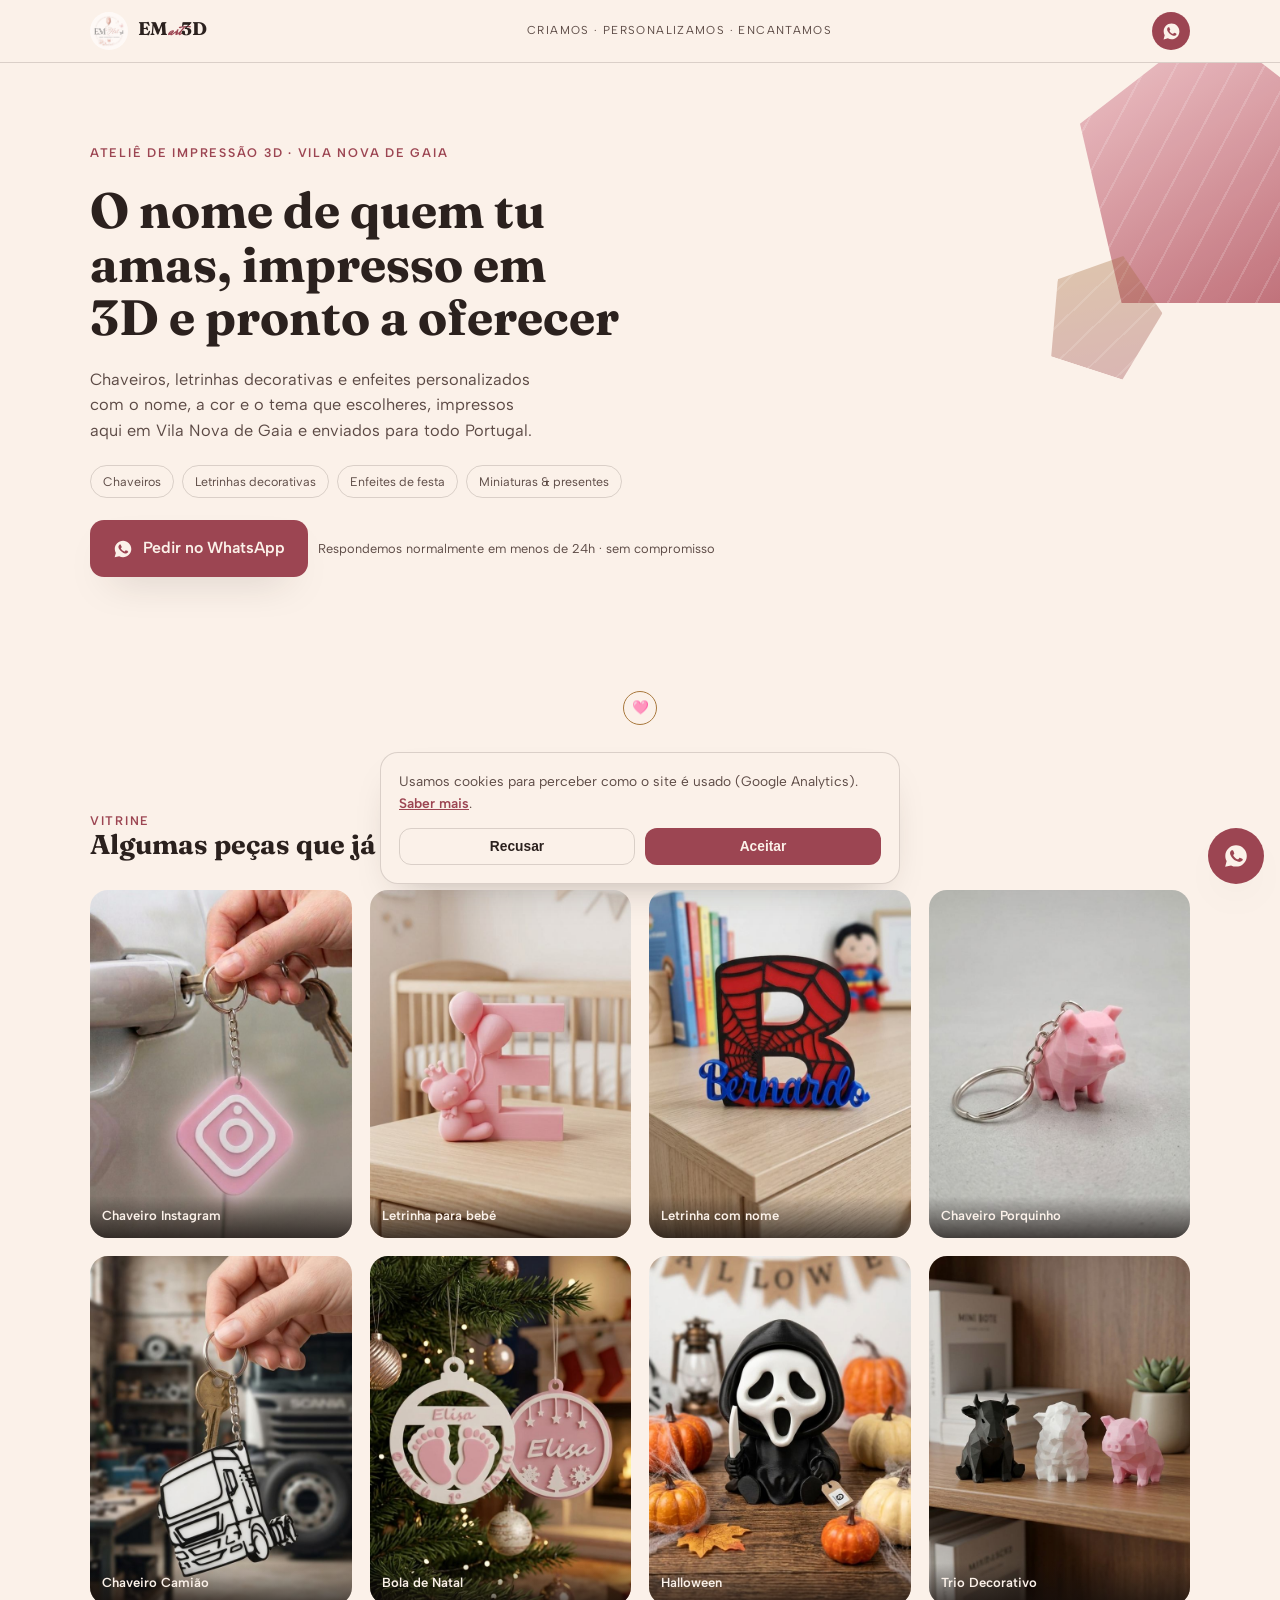
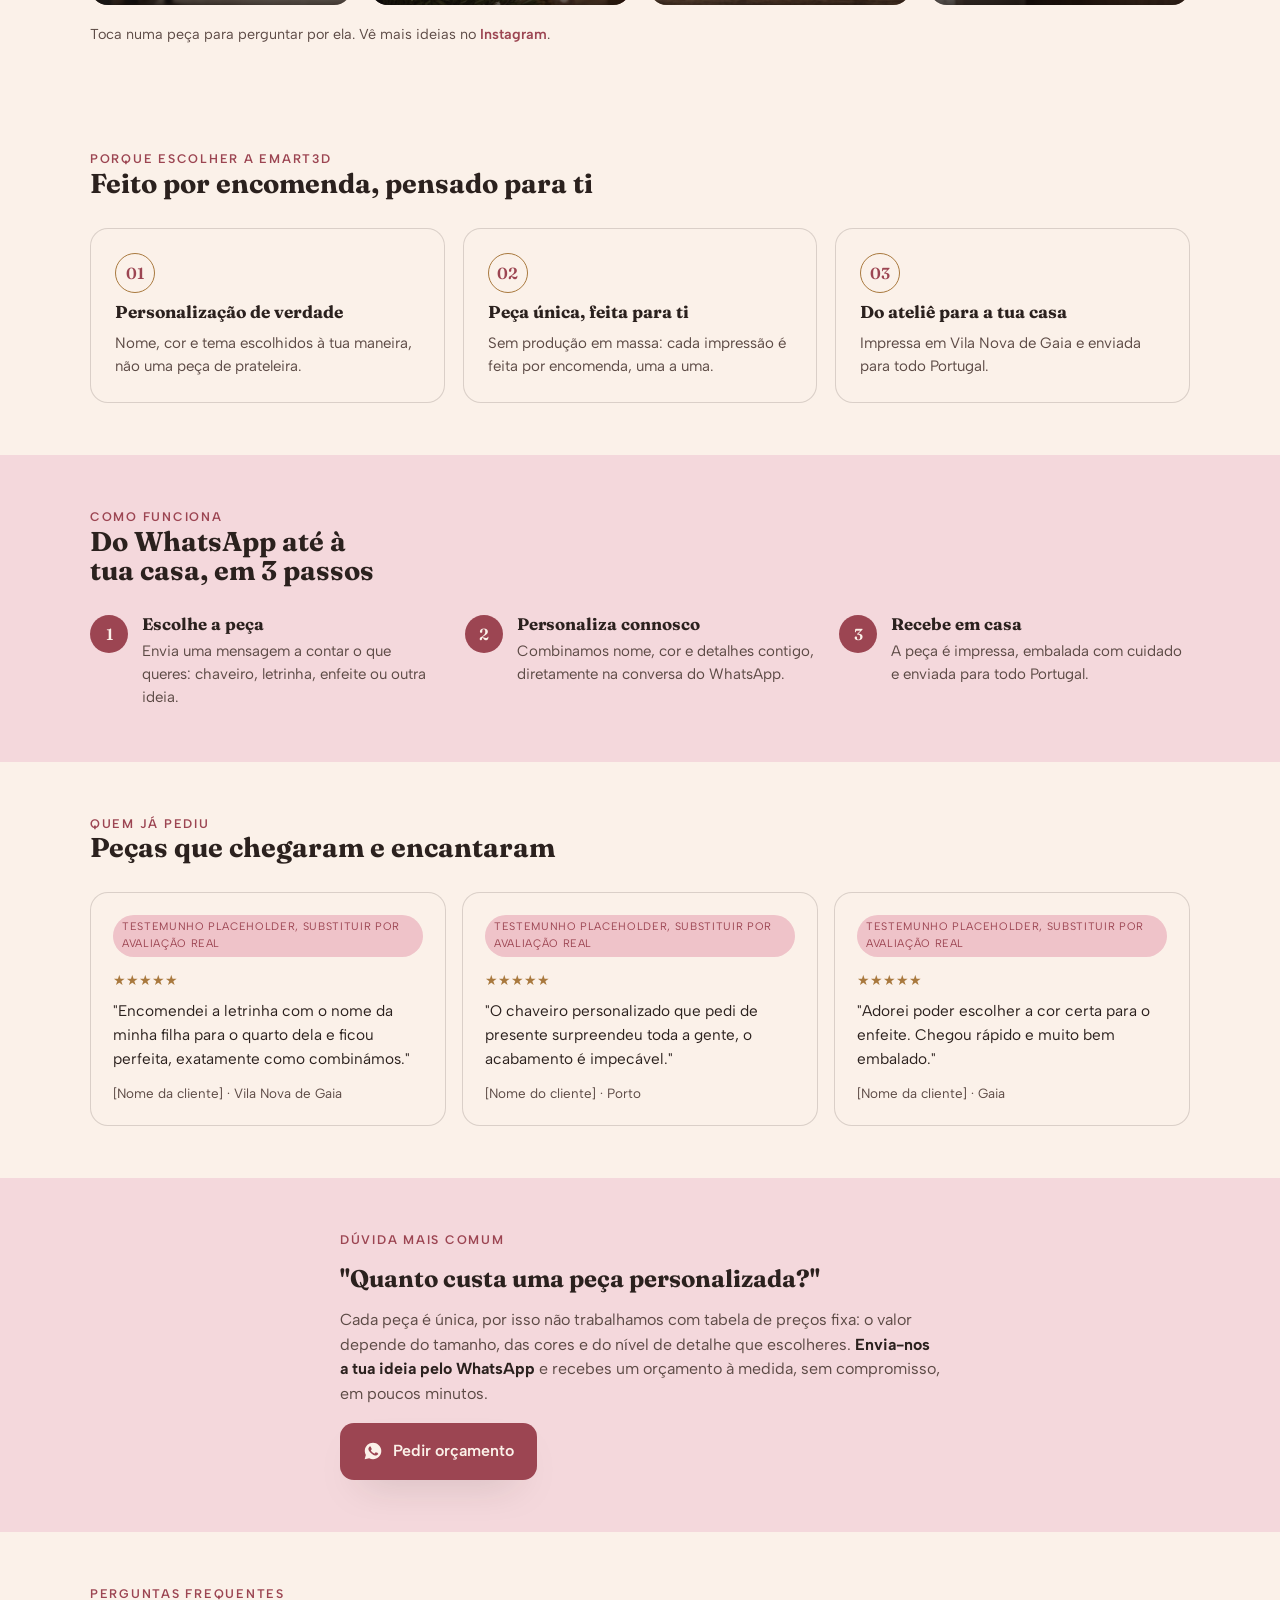
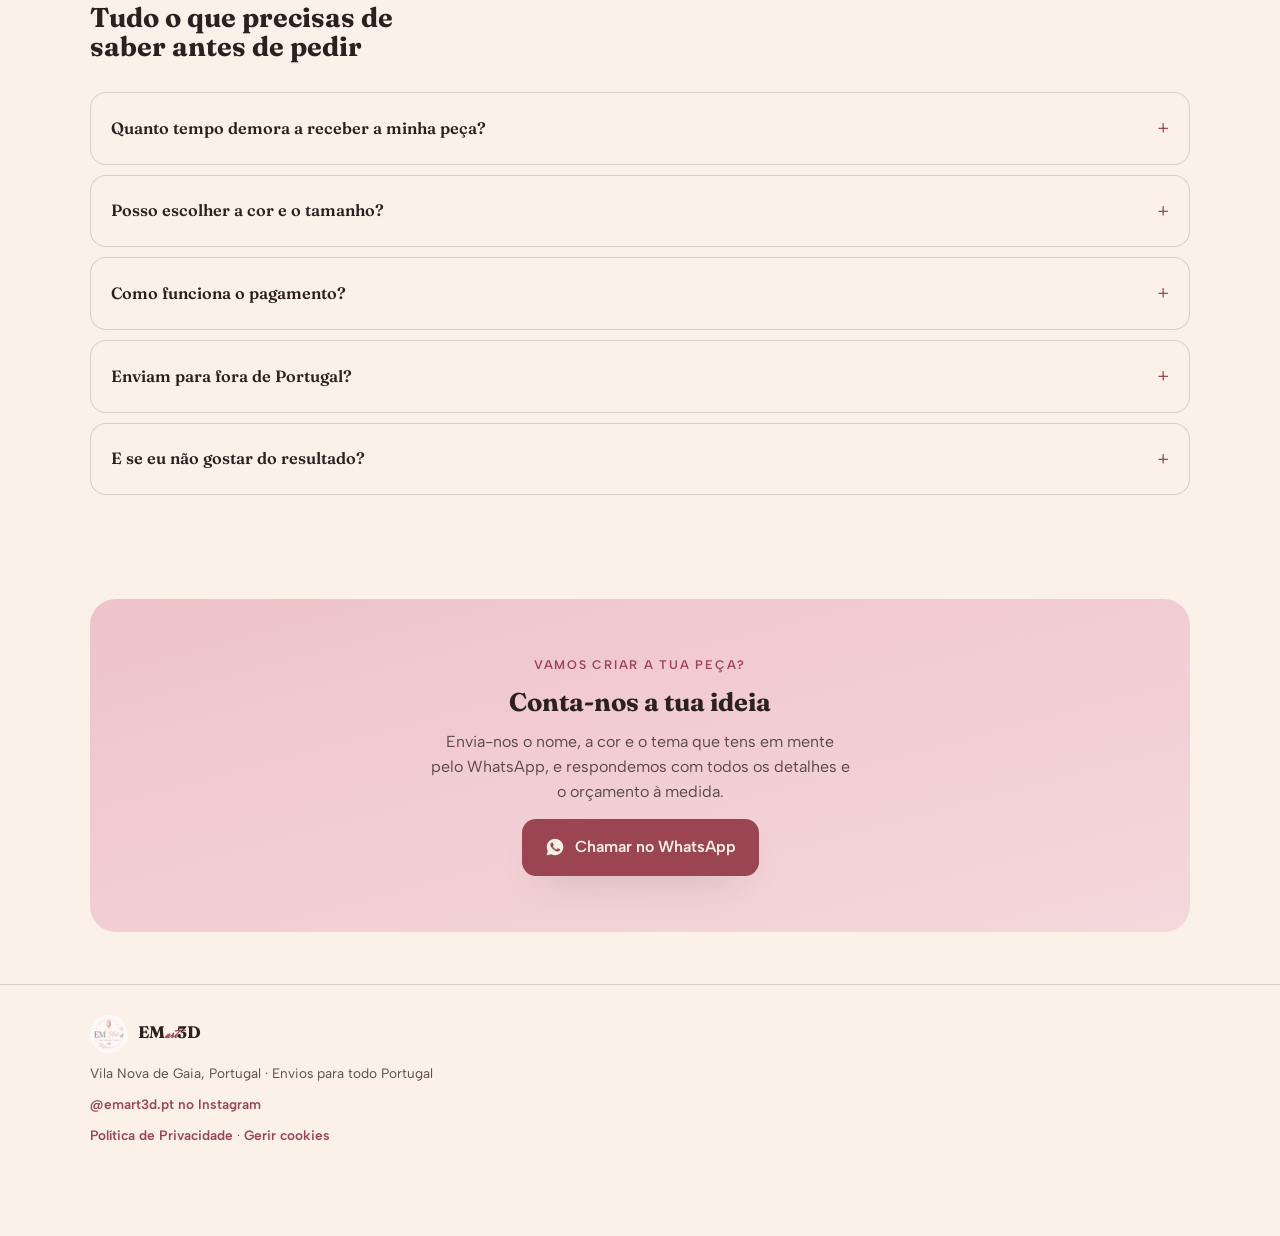
==== commit 1b361d15: "update texto" ====
--- a/index.html
+++ b/index.html
@@ -59,7 +59,7 @@
       "name": "Quanto tempo demora a receber a minha peça?",
       "acceptedAnswer": {
         "@type": "Answer",
-        "text": "Normalmente entre 3 a 7 dias úteis desde a confirmação do pedido até à peça estar pronta, mais o tempo de envio dos CTT. Confirmamos sempre um prazo exato antes de avançar."
+        "text": "Normalmente entre 3 a 7 dias úteis desde a confirmação do pedido até à peça estar pronta, mais o tempo de envio dos CTT. Confirmamos sempre um prazo exato contigo antes de avançar."
       }
     },
     {
@@ -67,7 +67,7 @@
       "name": "Posso escolher a cor e o tamanho?",
       "acceptedAnswer": {
         "@type": "Answer",
-        "text": "Sim. Todas as peças são personalizáveis em cor, e muitas também em tamanho, conforme o combinado no WhatsApp."
+        "text": "Sim! Todas as peças são personalizáveis em cor, e muitas também em tamanho. Dizes o que tens em mente e confirmamos contigo o que é possível fazer."
       }
     },
     {
@@ -75,7 +75,7 @@
       "name": "Como funciona o pagamento?",
       "acceptedAnswer": {
         "@type": "Answer",
-        "text": "O valor e a forma de pagamento são combinados diretamente na conversa do WhatsApp, depois de confirmados os detalhes da peça."
+        "text": "Combinamos o valor e a forma de pagamento diretamente na conversa do WhatsApp, depois de confirmares os detalhes da tua peça."
       }
     },
     {
@@ -83,7 +83,7 @@
       "name": "Enviam para fora de Portugal?",
       "acceptedAnswer": {
         "@type": "Answer",
-        "text": "Por agora os envios são feitos dentro de Portugal."
+        "text": "Por agora enviamos só dentro de Portugal. Se estiveres fora do país, fala connosco na mesma para tentarmos encontrar uma solução."
       }
     },
     {
@@ -91,7 +91,7 @@
       "name": "E se eu não gostar do resultado?",
       "acceptedAnswer": {
         "@type": "Answer",
-        "text": "Antes de imprimir, todos os detalhes (nome, cor, tamanho) são confirmados com o cliente para garantir que a peça sai exatamente como combinado."
+        "text": "Antes de imprimir, confirmamos contigo todos os detalhes (nome, cor, tamanho) para garantir que a peça sai exatamente como combinado. Qualquer dúvida, fala connosco antes de avançarmos com a impressão."
       }
     }
   ]
@@ -120,7 +120,7 @@
       <div class="wrap">
         <div class="eyebrow">Ateliê de impressão 3D · Vila Nova de Gaia</div>
         <h1>O nome de quem tu amas, impresso em 3D e pronto a oferecer</h1>
-        <p class="lede">Chaveiros, letrinhas decorativas e enfeites personalizados com o nome, a cor e o tema que escolheres — impressos aqui em Vila Nova de Gaia e enviados para todo Portugal.</p>
+        <p class="lede">Chaveiros, letrinhas decorativas e enfeites personalizados com o nome, a cor e o tema que escolheres, impressos aqui em Vila Nova de Gaia e enviados para todo Portugal.</p>
         <div class="hero-tags">
           <span>Chaveiros</span>
           <span>Letrinhas decorativas</span>
@@ -146,40 +146,40 @@
           <h2>Algumas peças que já criámos</h2>
         </div>
         <div class="showcase-grid">
-          <a class="showcase-card" href="https://wa.me/351961944270?text=Ol%C3%A1!%20Vi%20esta%20pe%C3%A7a%20%E2%80%94%20Chaveiro%20Instagram%20%E2%80%94%20na%20vossa%20p%C3%A1gina%20e%20queria%20saber%20mais%20%F0%9F%A9%B7" target="_blank" rel="noopener">
+          <a class="showcase-card" href="https://wa.me/351961944270?text=Ol%C3%A1!%20Vi%20a%20pe%C3%A7a%20Chaveiro%20Instagram%20na%20vossa%20p%C3%A1gina%20e%20queria%20saber%20mais%20%F0%9F%A9%B7" target="_blank" rel="noopener">
             <img src="assets/Gemini_Generated_Image_njao65njao65njao.jpg" alt="Chaveiro personalizado com o ícone do Instagram" loading="lazy">
             <span class="cap">Chaveiro Instagram</span>
           </a>
-          <a class="showcase-card" href="https://wa.me/351961944270?text=Ol%C3%A1!%20Vi%20esta%20pe%C3%A7a%20%E2%80%94%20Letra%20Personalizada%20-%20Beb%C3%A9%20%E2%80%94%20na%20vossa%20p%C3%A1gina%20e%20queria%20saber%20mais%20%F0%9F%A9%B7" target="_blank" rel="noopener">
+          <a class="showcase-card" href="https://wa.me/351961944270?text=Ol%C3%A1!%20Vi%20a%20pe%C3%A7a%20Letra%20Personalizada%20de%20Beb%C3%A9%20na%20vossa%20p%C3%A1gina%20e%20queria%20saber%20mais%20%F0%9F%A9%B7" target="_blank" rel="noopener">
             <img src="assets/Gemini_Generated_Image_2je2fj2je2fj2je2.jpg" alt="Letra decorativa personalizada com ursinho e balões para quarto de bebé" loading="lazy">
             <span class="cap">Letrinha para bebé</span>
           </a>
-          <a class="showcase-card" href="https://wa.me/351961944270?text=Ol%C3%A1!%20Vi%20esta%20pe%C3%A7a%20%E2%80%94%20Letra%20Personalizada%20-%20Homem-Aranha%20%E2%80%94%20na%20vossa%20p%C3%A1gina%20e%20queria%20saber%20mais%20%F0%9F%A9%B7" target="_blank" rel="noopener">
+          <a class="showcase-card" href="https://wa.me/351961944270?text=Ol%C3%A1!%20Vi%20a%20pe%C3%A7a%20Letra%20Personalizada%20Homem-Aranha%20na%20vossa%20p%C3%A1gina%20e%20queria%20saber%20mais%20%F0%9F%A9%B7" target="_blank" rel="noopener">
             <img src="assets/Gemini_Generated_Image_ml13aoml13aoml13.jpg" alt="Letra decorativa personalizada tema Homem-Aranha com o nome Bernardo" loading="lazy">
             <span class="cap">Letrinha com nome</span>
           </a>
-          <a class="showcase-card" href="https://wa.me/351961944270?text=Ol%C3%A1!%20Vi%20esta%20pe%C3%A7a%20%E2%80%94%20Chaveiro%20Porquinho%20%E2%80%94%20na%20vossa%20p%C3%A1gina%20e%20queria%20saber%20mais%20%F0%9F%A9%B7" target="_blank" rel="noopener">
+          <a class="showcase-card" href="https://wa.me/351961944270?text=Ol%C3%A1!%20Vi%20a%20pe%C3%A7a%20Chaveiro%20Porquinho%20na%20vossa%20p%C3%A1gina%20e%20queria%20saber%20mais%20%F0%9F%A9%B7" target="_blank" rel="noopener">
             <img src="assets/Gemini_Generated_Image_6yzym36yzym36yzy.jpg" alt="Chaveiro personalizado em formato de porquinho" loading="lazy">
             <span class="cap">Chaveiro Porquinho</span>
           </a>
-          <a class="showcase-card" href="https://wa.me/351961944270?text=Ol%C3%A1!%20Vi%20esta%20pe%C3%A7a%20%E2%80%94%20Chaveiro%20Cami%C3%A3o%20%E2%80%94%20na%20vossa%20p%C3%A1gina%20e%20queria%20saber%20mais%20%F0%9F%A9%B7" target="_blank" rel="noopener">
+          <a class="showcase-card" href="https://wa.me/351961944270?text=Ol%C3%A1!%20Vi%20a%20pe%C3%A7a%20Chaveiro%20Cami%C3%A3o%20na%20vossa%20p%C3%A1gina%20e%20queria%20saber%20mais%20%F0%9F%A9%B7" target="_blank" rel="noopener">
             <img src="assets/Gemini_Generated_Image_puu79ypuu79ypuu7.jpg" alt="Chaveiro personalizado em formato de camião" loading="lazy">
             <span class="cap">Chaveiro Camião</span>
           </a>
-          <a class="showcase-card" href="https://wa.me/351961944270?text=Ol%C3%A1!%20Vi%20esta%20pe%C3%A7a%20%E2%80%94%20Bola%20de%20Natal%20Personalizada%20%E2%80%94%20na%20vossa%20p%C3%A1gina%20e%20queria%20saber%20mais%20%F0%9F%A9%B7" target="_blank" rel="noopener">
+          <a class="showcase-card" href="https://wa.me/351961944270?text=Ol%C3%A1!%20Vi%20a%20pe%C3%A7a%20Bola%20de%20Natal%20Personalizada%20na%20vossa%20p%C3%A1gina%20e%20queria%20saber%20mais%20%F0%9F%A9%B7" target="_blank" rel="noopener">
             <img src="assets/Gemini_Generated_Image_83xsku83xsku83xs.jpg" alt="Bolas de Natal personalizadas com o nome Elisa" loading="lazy">
             <span class="cap">Bola de Natal</span>
           </a>
-          <a class="showcase-card" href="https://wa.me/351961944270?text=Ol%C3%A1!%20Vi%20esta%20pe%C3%A7a%20%E2%80%94%20Ghostface%20Halloween%20%E2%80%94%20na%20vossa%20p%C3%A1gina%20e%20queria%20saber%20mais%20%F0%9F%A9%B7" target="_blank" rel="noopener">
+          <a class="showcase-card" href="https://wa.me/351961944270?text=Ol%C3%A1!%20Vi%20a%20pe%C3%A7a%20Ghostface%20Halloween%20na%20vossa%20p%C3%A1gina%20e%20queria%20saber%20mais%20%F0%9F%A9%B7" target="_blank" rel="noopener">
             <img src="assets/Gemini_Generated_Image_i3u9sdi3u9sdi3u9.jpg" alt="Figura decorativa de Halloween estilo Ghostface" loading="lazy">
             <span class="cap">Halloween</span>
           </a>
-          <a class="showcase-card" href="https://wa.me/351961944270?text=Ol%C3%A1!%20Vi%20esta%20pe%C3%A7a%20%E2%80%94%20Trio%20Decorativo%20Vaca%20Ovelha%20e%20Porco%20%E2%80%94%20na%20vossa%20p%C3%A1gina%20e%20queria%20saber%20mais%20%F0%9F%A9%B7" target="_blank" rel="noopener">
+          <a class="showcase-card" href="https://wa.me/351961944270?text=Ol%C3%A1!%20Vi%20a%20pe%C3%A7a%20Trio%20Decorativo%20Vaca%20Ovelha%20e%20Porco%20na%20vossa%20p%C3%A1gina%20e%20queria%20saber%20mais%20%F0%9F%A9%B7" target="_blank" rel="noopener">
             <img src="assets/Gemini_Generated_Image_a4if2wa4if2wa4if.jpg" alt="Trio decorativo de vaca, ovelha e porco em estilo low-poly" loading="lazy">
             <span class="cap">Trio Decorativo</span>
           </a>
         </div>
-        <p class="showcase-more">Toca numa peça para perguntar por ela — e vê mais ideias no <a href="https://www.instagram.com/emart3d.pt/" target="_blank" rel="noopener">Instagram</a>.</p>
+        <p class="showcase-more">Toca numa peça para perguntar por ela. Vê mais ideias no <a href="https://www.instagram.com/emart3d.pt/" target="_blank" rel="noopener">Instagram</a>.</p>
       </div>
     </section>
 
@@ -193,7 +193,7 @@
           <div class="benefit-card">
             <div class="badge">01</div>
             <h3>Personalização de verdade</h3>
-            <p>Nome, cor e tema escolhidos à tua maneira — não é uma peça de prateleira.</p>
+            <p>Nome, cor e tema escolhidos à tua maneira, não uma peça de prateleira.</p>
           </div>
           <div class="benefit-card">
             <div class="badge">02</div>
@@ -243,19 +243,19 @@
         </div>
         <div class="proof-grid">
           <div class="proof-card">
-            <span class="proof-flag">Testemunho placeholder — substituir por avaliação real</span>
+            <span class="proof-flag">Testemunho placeholder, substituir por avaliação real</span>
             <div class="proof-stars">★★★★★</div>
             <p class="quote">"Encomendei a letrinha com o nome da minha filha para o quarto dela e ficou perfeita, exatamente como combinámos."</p>
             <div class="who">[Nome da cliente] · Vila Nova de Gaia</div>
           </div>
           <div class="proof-card">
-            <span class="proof-flag">Testemunho placeholder — substituir por avaliação real</span>
+            <span class="proof-flag">Testemunho placeholder, substituir por avaliação real</span>
             <div class="proof-stars">★★★★★</div>
             <p class="quote">"O chaveiro personalizado que pedi de presente surpreendeu toda a gente, o acabamento é impecável."</p>
             <div class="who">[Nome do cliente] · Porto</div>
           </div>
           <div class="proof-card">
-            <span class="proof-flag">Testemunho placeholder — substituir por avaliação real</span>
+            <span class="proof-flag">Testemunho placeholder, substituir por avaliação real</span>
             <div class="proof-stars">★★★★★</div>
             <p class="quote">"Adorei poder escolher a cor certa para o enfeite. Chegou rápido e muito bem embalado."</p>
             <div class="who">[Nome da cliente] · Gaia</div>
@@ -268,7 +268,7 @@
       <div class="wrap objection">
         <div class="eyebrow">Dúvida mais comum</div>
         <h2 class="q">"Quanto custa uma peça personalizada?"</h2>
-        <p class="a">Cada peça é única, por isso não trabalhamos com tabela de preços fixa — o valor depende do tamanho, das cores e do nível de detalhe que escolheres. <strong>Envia-nos a tua ideia pelo WhatsApp</strong> e recebes um orçamento à medida, sem compromisso, em poucos minutos.</p>
+        <p class="a">Cada peça é única, por isso não trabalhamos com tabela de preços fixa: o valor depende do tamanho, das cores e do nível de detalhe que escolheres. <strong>Envia-nos a tua ideia pelo WhatsApp</strong> e recebes um orçamento à medida, sem compromisso, em poucos minutos.</p>
         <a class="btn btn-primary" href="https://wa.me/351961944270?text=Ol%C3%A1!%20Vi%20a%20p%C3%A1gina%20da%20EMart3D%20e%20gostava%20de%20pedir%20um%20or%C3%A7amento%20para%20uma%20pe%C3%A7a%20personalizada%20%F0%9F%A9%B7" target="_blank" rel="noopener">
           <svg viewBox="0 0 24 24" fill="currentColor"><path d="M12.04 2C6.58 2 2.13 6.45 2.13 11.91c0 1.75.46 3.39 1.26 4.81L2 22l5.42-1.34a9.9 9.9 0 0 0 4.62 1.14h.01c5.46 0 9.91-4.45 9.91-9.91C21.96 6.45 17.5 2 12.04 2Zm5.8 14.02c-.24.68-1.4 1.3-1.93 1.36-.5.06-1.02.26-3.4-.71-2.87-1.15-4.7-4.07-4.85-4.26-.14-.19-1.16-1.55-1.16-2.96 0-1.4.74-2.09 1-2.38.26-.29.57-.36.76-.36.19 0 .38 0 .55.01.18.01.42-.07.65.5.24.58.82 2 .89 2.15.07.15.12.32.02.51-.1.19-.15.31-.3.48-.15.17-.31.38-.44.51-.15.15-.3.31-.13.6.17.29.76 1.26 1.63 2.04 1.12 1 2.06 1.31 2.35 1.46.29.15.46.13.63-.08.17-.21.72-.84.92-1.13.19-.29.39-.24.65-.14.27.1 1.68.79 1.97.94.29.14.48.21.55.33.07.12.07.7-.17 1.38Z"/></svg>
           Pedir orçamento
@@ -289,7 +289,7 @@
           </details>
           <details class="faq-item">
             <summary>Posso escolher a cor e o tamanho?</summary>
-            <p>Sim! Todas as peças são personalizáveis em cor, e muitas também em tamanho — dizes o que tens em mente e confirmamos contigo o que é possível fazer.</p>
+            <p>Sim! Todas as peças são personalizáveis em cor, e muitas também em tamanho. Dizes o que tens em mente e confirmamos contigo o que é possível fazer.</p>
           </details>
           <details class="faq-item">
             <summary>Como funciona o pagamento?</summary>
@@ -297,11 +297,11 @@
           </details>
           <details class="faq-item">
             <summary>Enviam para fora de Portugal?</summary>
-            <p>Por agora enviamos só dentro de Portugal. Se estiveres fora do país, fala connosco na mesma — podemos tentar encontrar uma solução.</p>
+            <p>Por agora enviamos só dentro de Portugal. Se estiveres fora do país, fala connosco na mesma para tentarmos encontrar uma solução.</p>
           </details>
           <details class="faq-item">
             <summary>E se eu não gostar do resultado?</summary>
-            <p>Antes de imprimir, confirmamos contigo todos os detalhes — nome, cor, tamanho — para garantir que a peça sai exatamente como combinado. Qualquer dúvida, fala connosco antes de avançarmos com a impressão.</p>
+            <p>Antes de imprimir, confirmamos contigo todos os detalhes (nome, cor, tamanho) para garantir que a peça sai exatamente como combinado. Qualquer dúvida, fala connosco antes de avançarmos com a impressão.</p>
           </details>
         </div>
       </div>
@@ -312,7 +312,7 @@
         <div class="final-cta">
           <div class="eyebrow">Vamos criar a tua peça?</div>
           <h2>Conta-nos a tua ideia</h2>
-          <p>Nome, cor, tema — envia a tua ideia pelo WhatsApp e respondemos com todos os detalhes e o orçamento à medida.</p>
+          <p>Envia-nos o nome, a cor e o tema que tens em mente pelo WhatsApp, e respondemos com todos os detalhes e o orçamento à medida.</p>
           <a class="btn btn-primary" href="https://wa.me/351961944270?text=Ol%C3%A1!%20Vi%20a%20p%C3%A1gina%20da%20EMart3D%20e%20quero%20fazer%20um%20pedido%20personalizado%20%F0%9F%A9%B7" target="_blank" rel="noopener">
             <svg viewBox="0 0 24 24" fill="currentColor"><path d="M12.04 2C6.58 2 2.13 6.45 2.13 11.91c0 1.75.46 3.39 1.26 4.81L2 22l5.42-1.34a9.9 9.9 0 0 0 4.62 1.14h.01c5.46 0 9.91-4.45 9.91-9.91C21.96 6.45 17.5 2 12.04 2Zm5.8 14.02c-.24.68-1.4 1.3-1.93 1.36-.5.06-1.02.26-3.4-.71-2.87-1.15-4.7-4.07-4.85-4.26-.14-.19-1.16-1.55-1.16-2.96 0-1.4.74-2.09 1-2.38.26-.29.57-.36.76-.36.19 0 .38 0 .55.01.18.01.42-.07.65.5.24.58.82 2 .89 2.15.07.15.12.32.02.51-.1.19-.15.31-.3.48-.15.17-.31.38-.44.51-.15.15-.3.31-.13.6.17.29.76 1.26 1.63 2.04 1.12 1 2.06 1.31 2.35 1.46.29.15.46.13.63-.08.17-.21.72-.84.92-1.13.19-.29.39-.24.65-.14.27.1 1.68.79 1.97.94.29.14.48.21.55.33.07.12.07.7-.17 1.38Z"/></svg>
             Chamar no WhatsApp
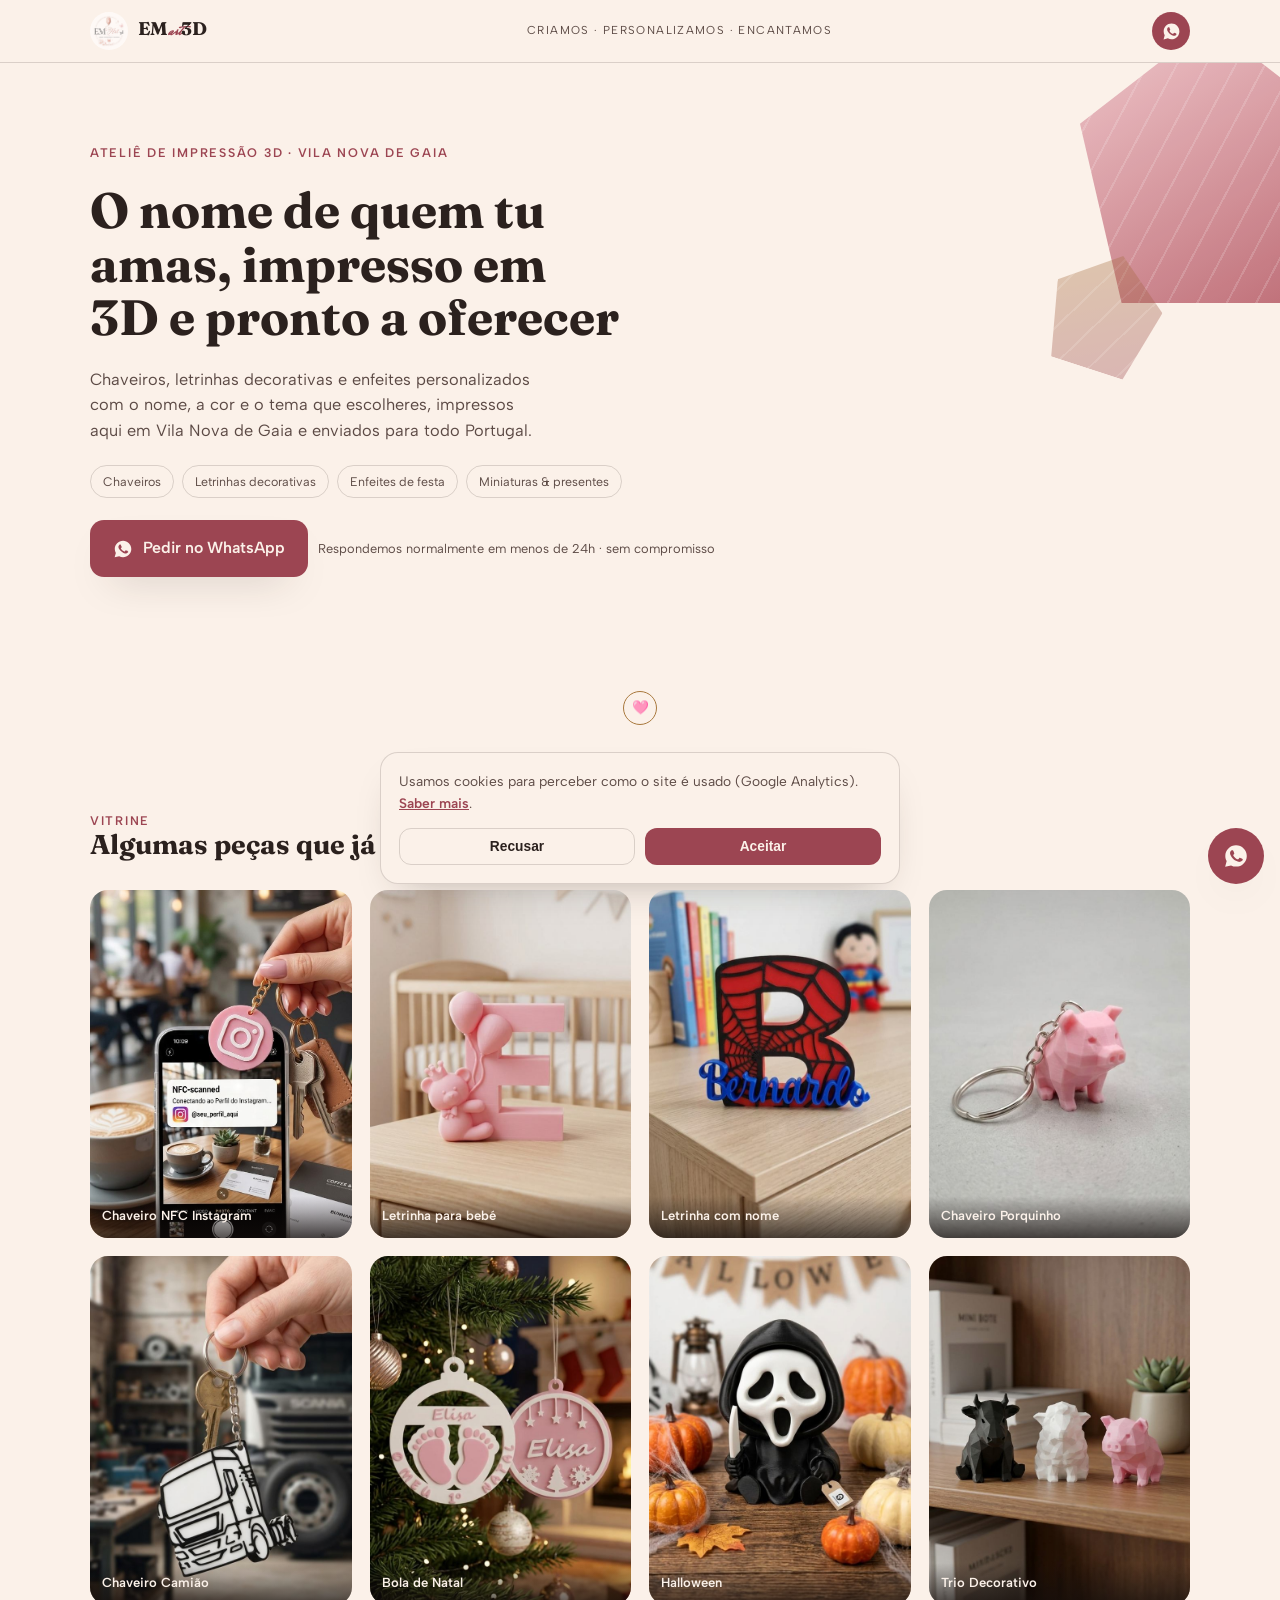
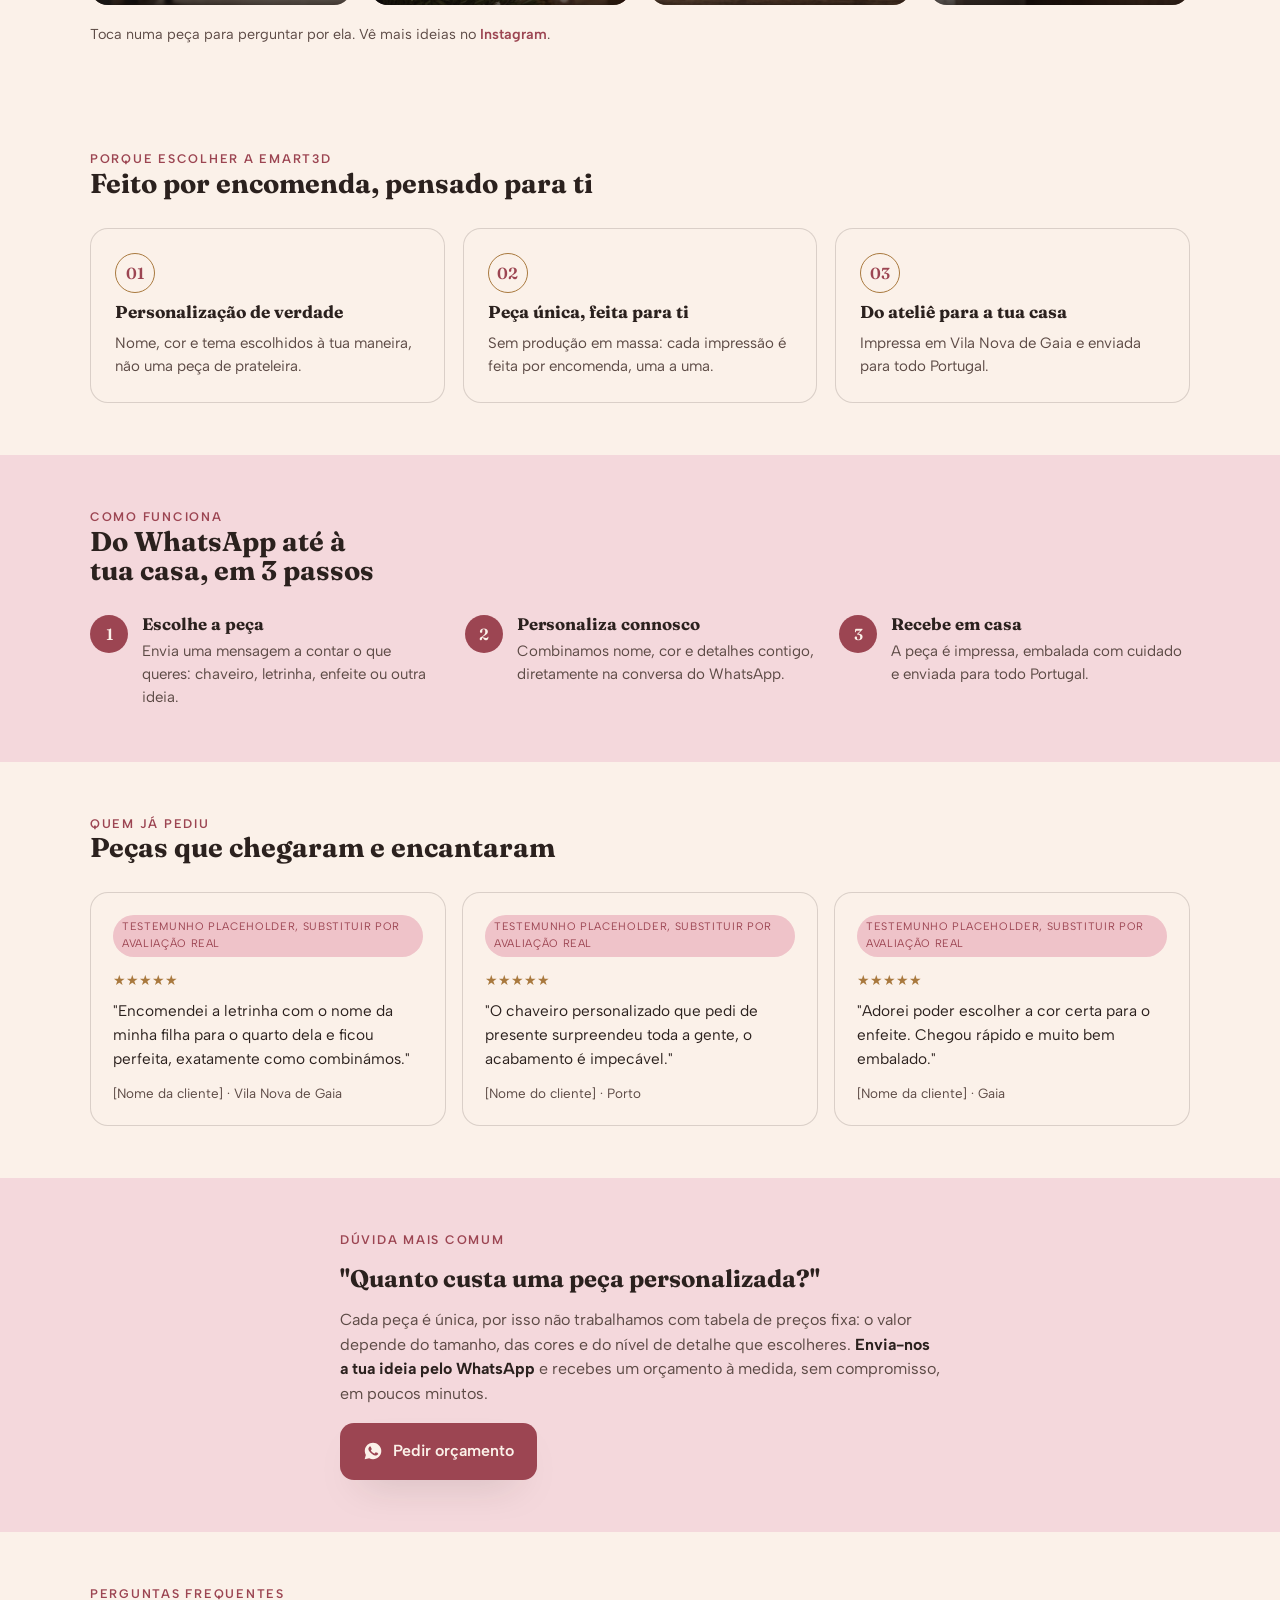
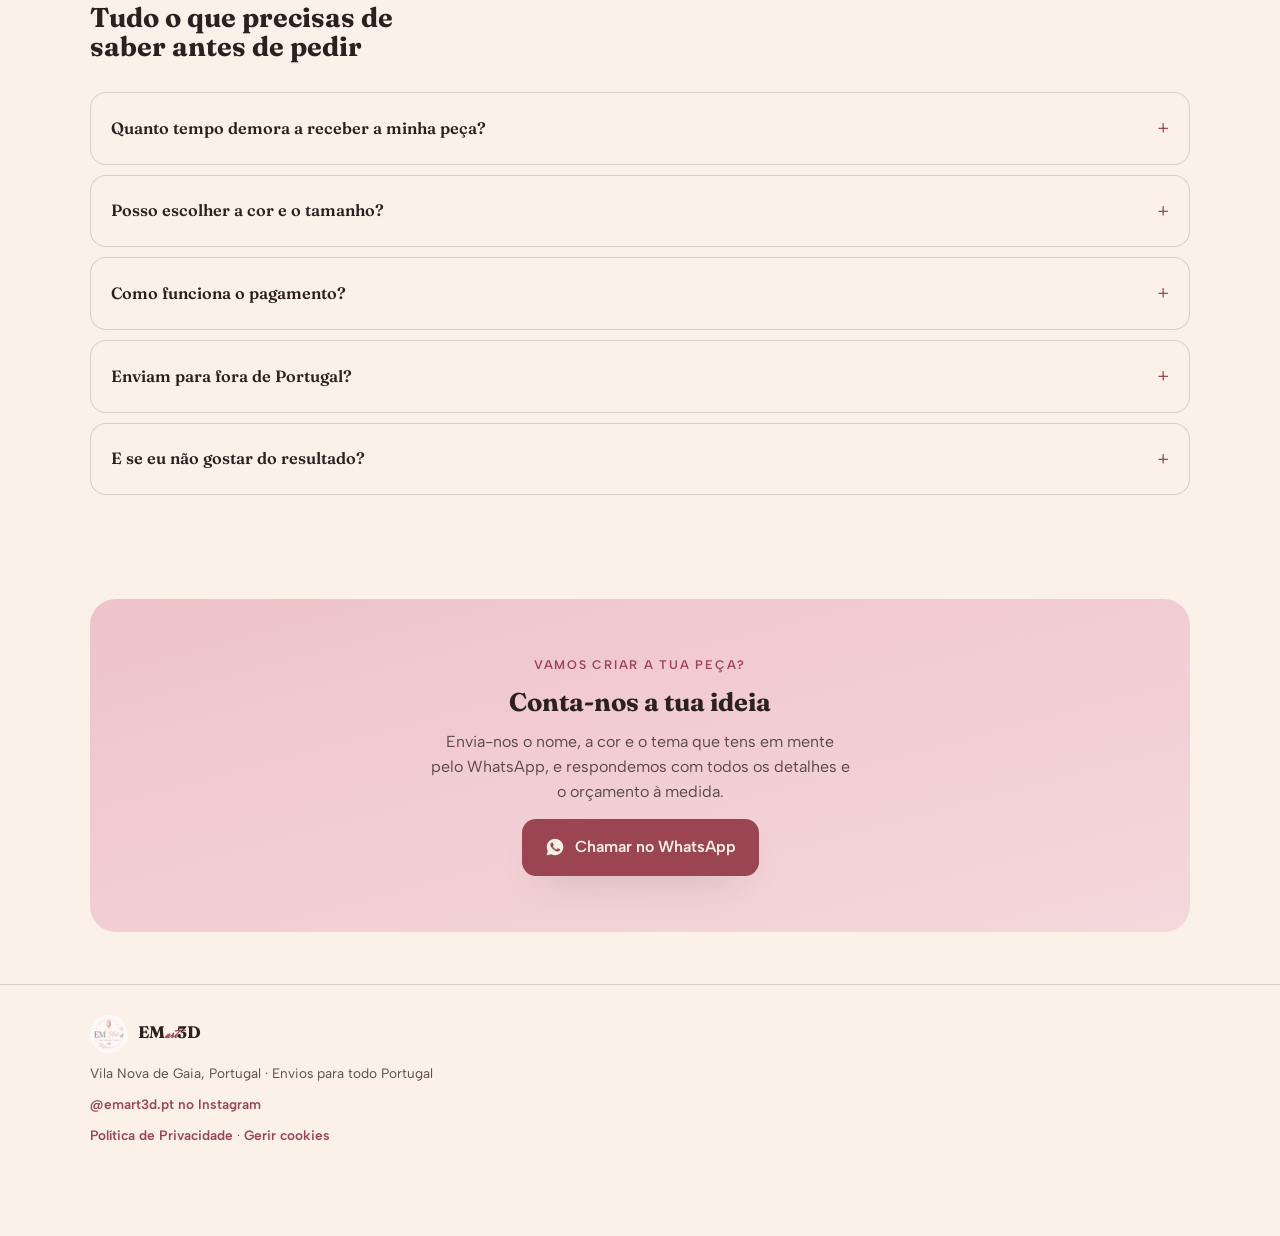
==== commit bd7bc420: "Troca a foto do chaveiro Instagram pelo novo chaveiro NFC Substitui Gemini_Generated_Image_njao65..." ====
--- a/index.html
+++ b/index.html
@@ -146,9 +146,9 @@
           <h2>Algumas peças que já criámos</h2>
         </div>
         <div class="showcase-grid">
-          <a class="showcase-card" href="https://wa.me/351961944270?text=Ol%C3%A1!%20Vi%20a%20pe%C3%A7a%20Chaveiro%20Instagram%20na%20vossa%20p%C3%A1gina%20e%20queria%20saber%20mais%20%F0%9F%A9%B7" target="_blank" rel="noopener">
-            <img src="assets/Gemini_Generated_Image_njao65njao65njao.jpg" alt="Chaveiro personalizado com o ícone do Instagram" loading="lazy">
-            <span class="cap">Chaveiro Instagram</span>
+          <a class="showcase-card" href="https://wa.me/351961944270?text=Ol%C3%A1!%20Vi%20a%20pe%C3%A7a%20Chaveiro%20NFC%20Instagram%20na%20vossa%20p%C3%A1gina%20e%20queria%20saber%20mais%20%F0%9F%A9%B7" target="_blank" rel="noopener">
+            <img src="assets/Gemini_Generated_Image_wgdivgwgdivgwgdi.jpg" alt="Chaveiro NFC personalizado com o ícone do Instagram, que liga ao perfil por toque no telemóvel" loading="lazy">
+            <span class="cap">Chaveiro NFC Instagram</span>
           </a>
           <a class="showcase-card" href="https://wa.me/351961944270?text=Ol%C3%A1!%20Vi%20a%20pe%C3%A7a%20Letra%20Personalizada%20de%20Beb%C3%A9%20na%20vossa%20p%C3%A1gina%20e%20queria%20saber%20mais%20%F0%9F%A9%B7" target="_blank" rel="noopener">
             <img src="assets/Gemini_Generated_Image_2je2fj2je2fj2je2.jpg" alt="Letra decorativa personalizada com ursinho e balões para quarto de bebé" loading="lazy">
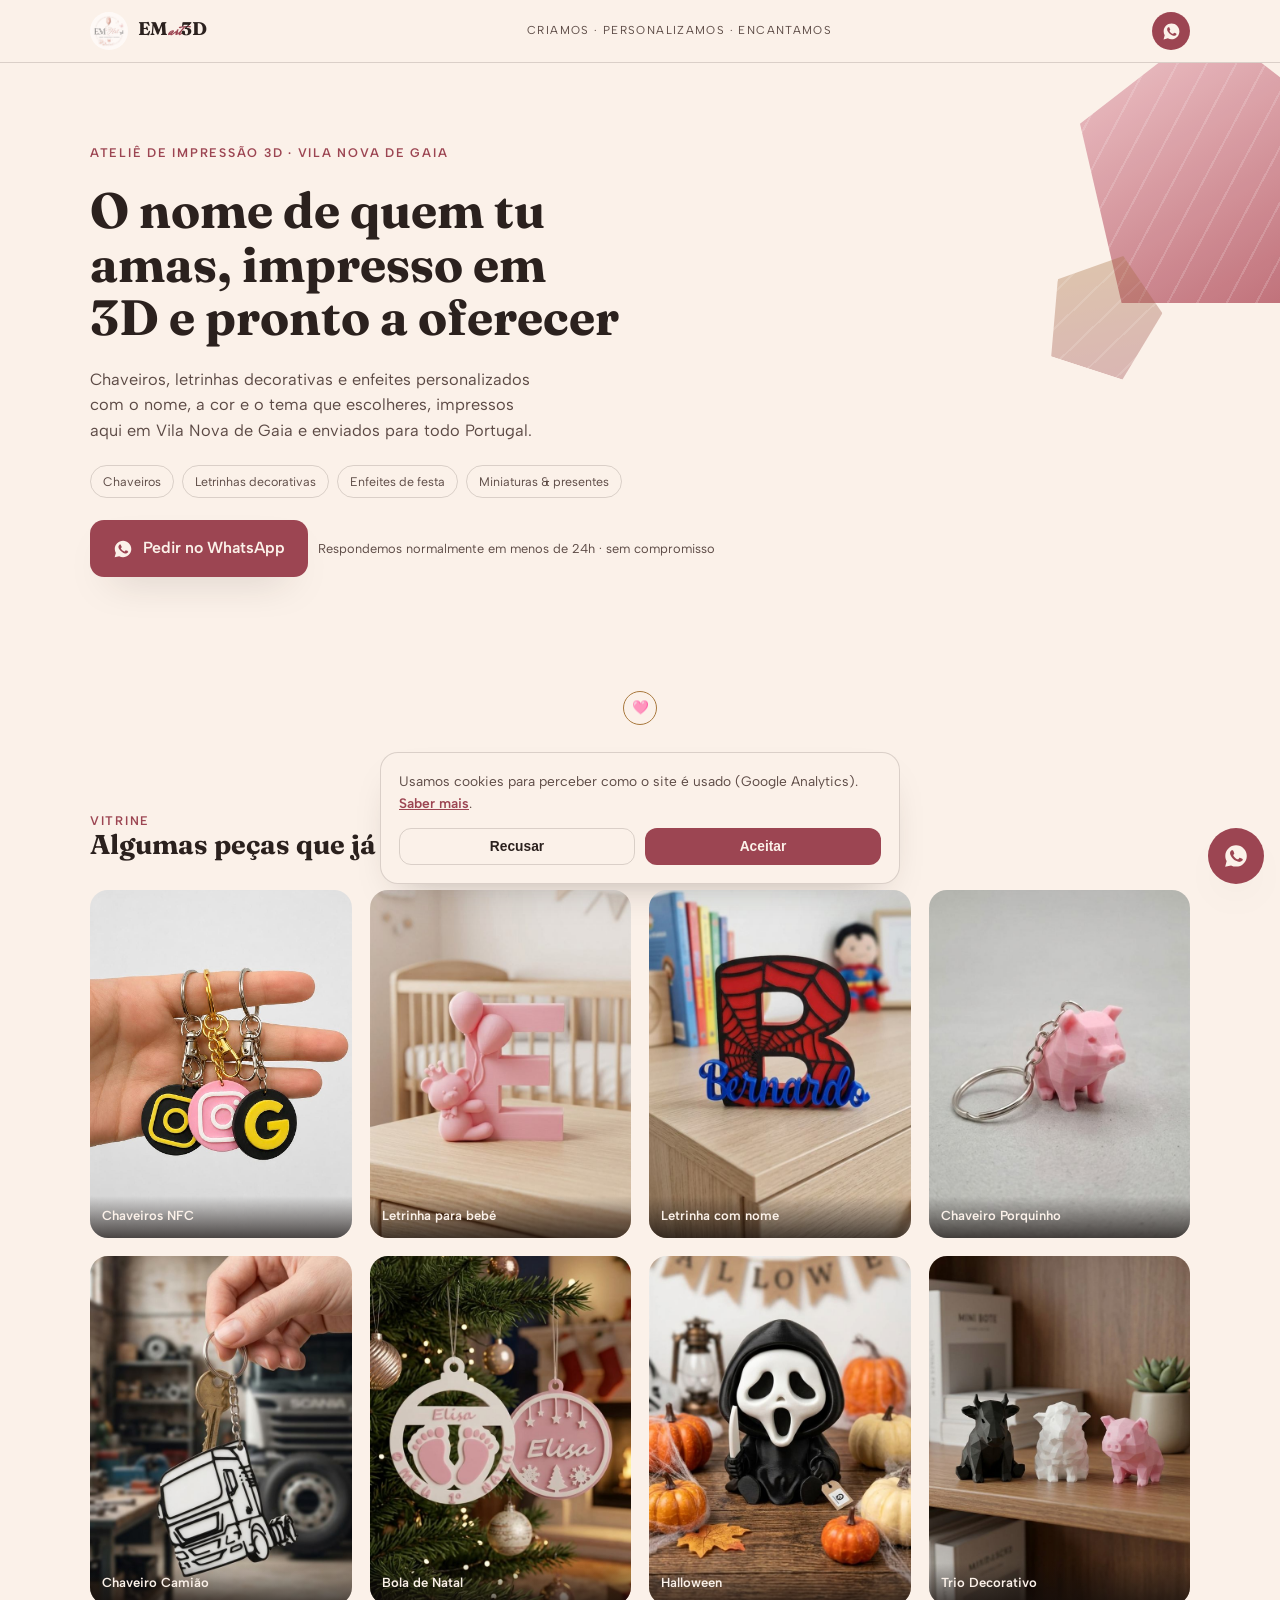
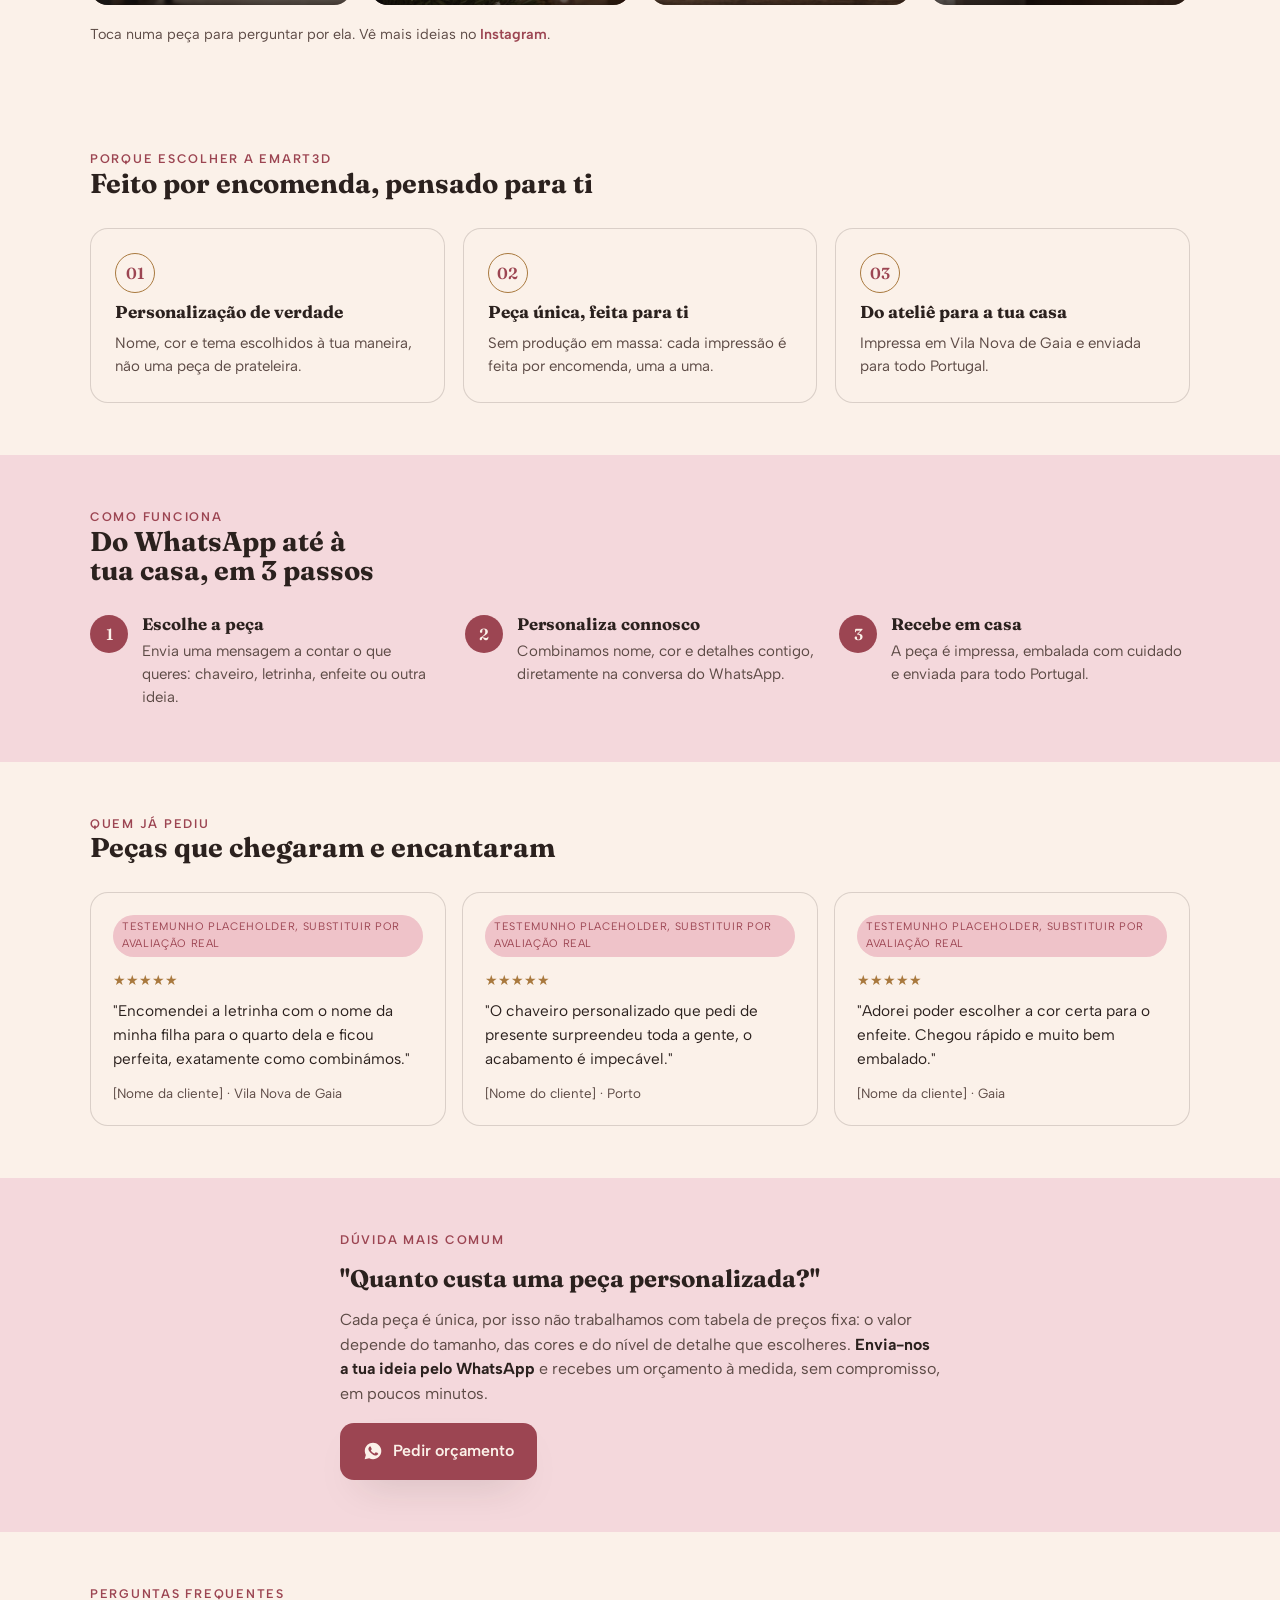
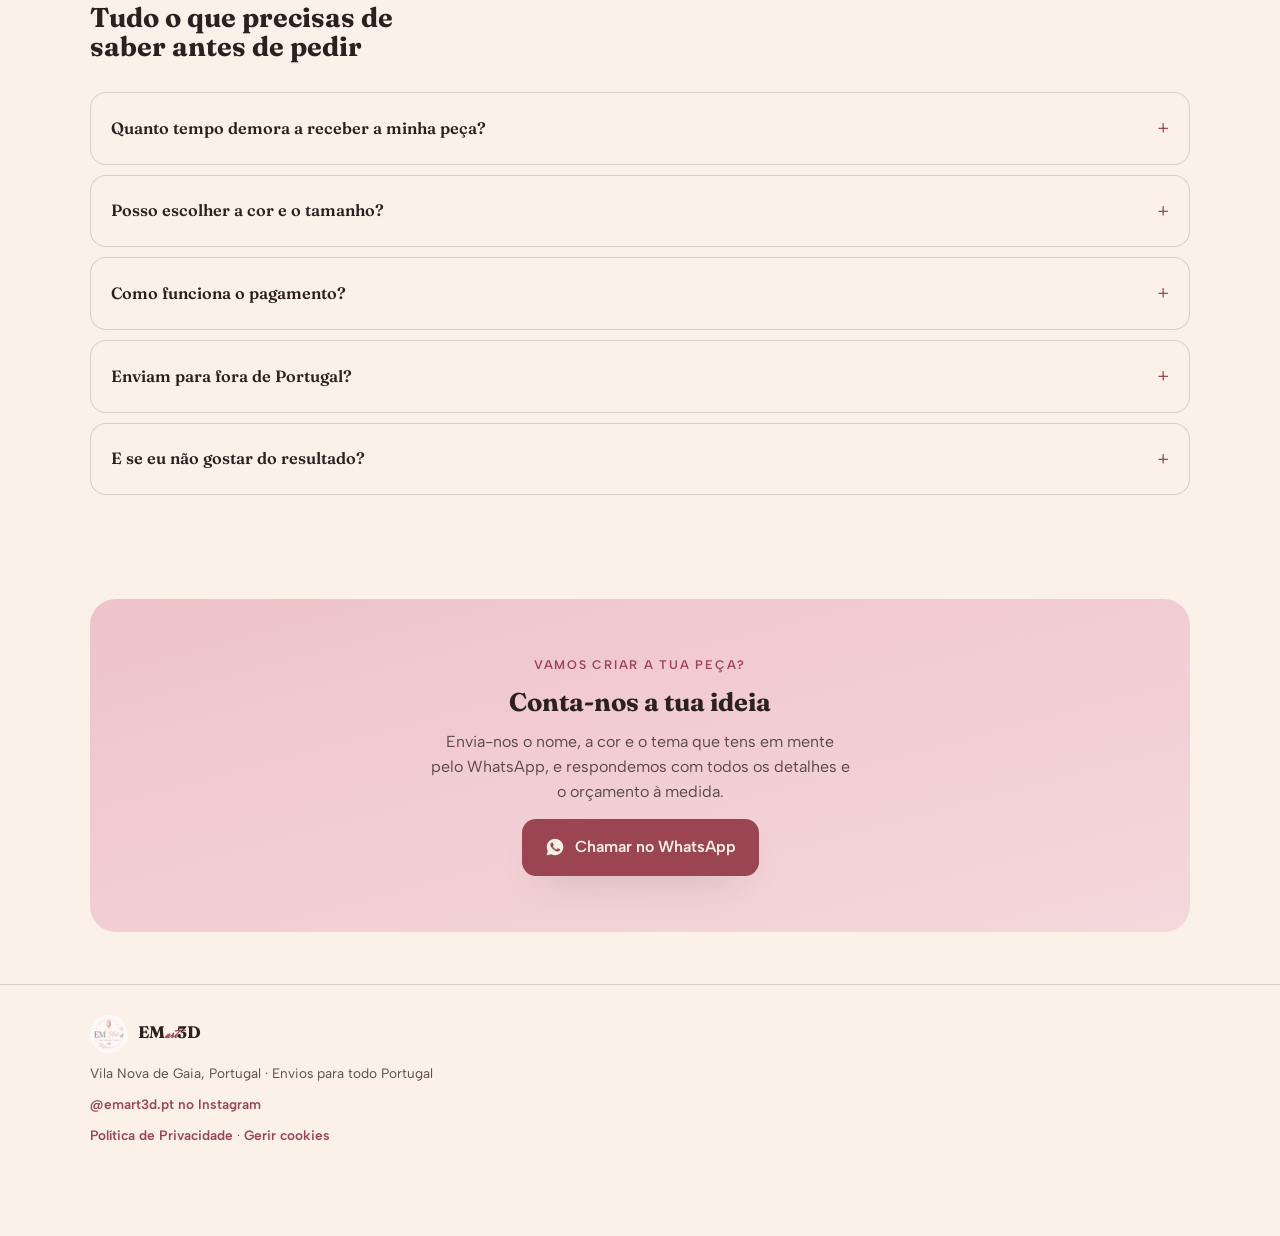
==== commit 8e551eab: "Troca a foto do chaveiro NFC pela nova foto TAG-NFC-GERAL2 Substitui a foto anterior (cena de cafe c" ====
--- a/index.html
+++ b/index.html
@@ -146,9 +146,9 @@
           <h2>Algumas peças que já criámos</h2>
         </div>
         <div class="showcase-grid">
-          <a class="showcase-card" href="https://wa.me/351961944270?text=Ol%C3%A1!%20Vi%20a%20pe%C3%A7a%20Chaveiro%20NFC%20Instagram%20na%20vossa%20p%C3%A1gina%20e%20queria%20saber%20mais%20%F0%9F%A9%B7" target="_blank" rel="noopener">
-            <img src="assets/Gemini_Generated_Image_wgdivgwgdivgwgdi.jpg" alt="Chaveiro NFC personalizado com o ícone do Instagram, que liga ao perfil por toque no telemóvel" loading="lazy">
-            <span class="cap">Chaveiro NFC Instagram</span>
+          <a class="showcase-card" href="https://wa.me/351961944270?text=Ol%C3%A1!%20Vi%20a%20pe%C3%A7a%20Chaveiros%20NFC%20na%20vossa%20p%C3%A1gina%20e%20queria%20saber%20mais%20%F0%9F%A9%B7" target="_blank" rel="noopener">
+            <img src="assets/TAG-NFC-GERAL2.jpeg" alt="Chaveiros NFC personalizados, com o ícone do Instagram e a letra G, que ligam ao perfil por toque no telemóvel" loading="lazy">
+            <span class="cap">Chaveiros NFC</span>
           </a>
           <a class="showcase-card" href="https://wa.me/351961944270?text=Ol%C3%A1!%20Vi%20a%20pe%C3%A7a%20Letra%20Personalizada%20de%20Beb%C3%A9%20na%20vossa%20p%C3%A1gina%20e%20queria%20saber%20mais%20%F0%9F%A9%B7" target="_blank" rel="noopener">
             <img src="assets/Gemini_Generated_Image_2je2fj2je2fj2je2.jpg" alt="Letra decorativa personalizada com ursinho e balões para quarto de bebé" loading="lazy">
